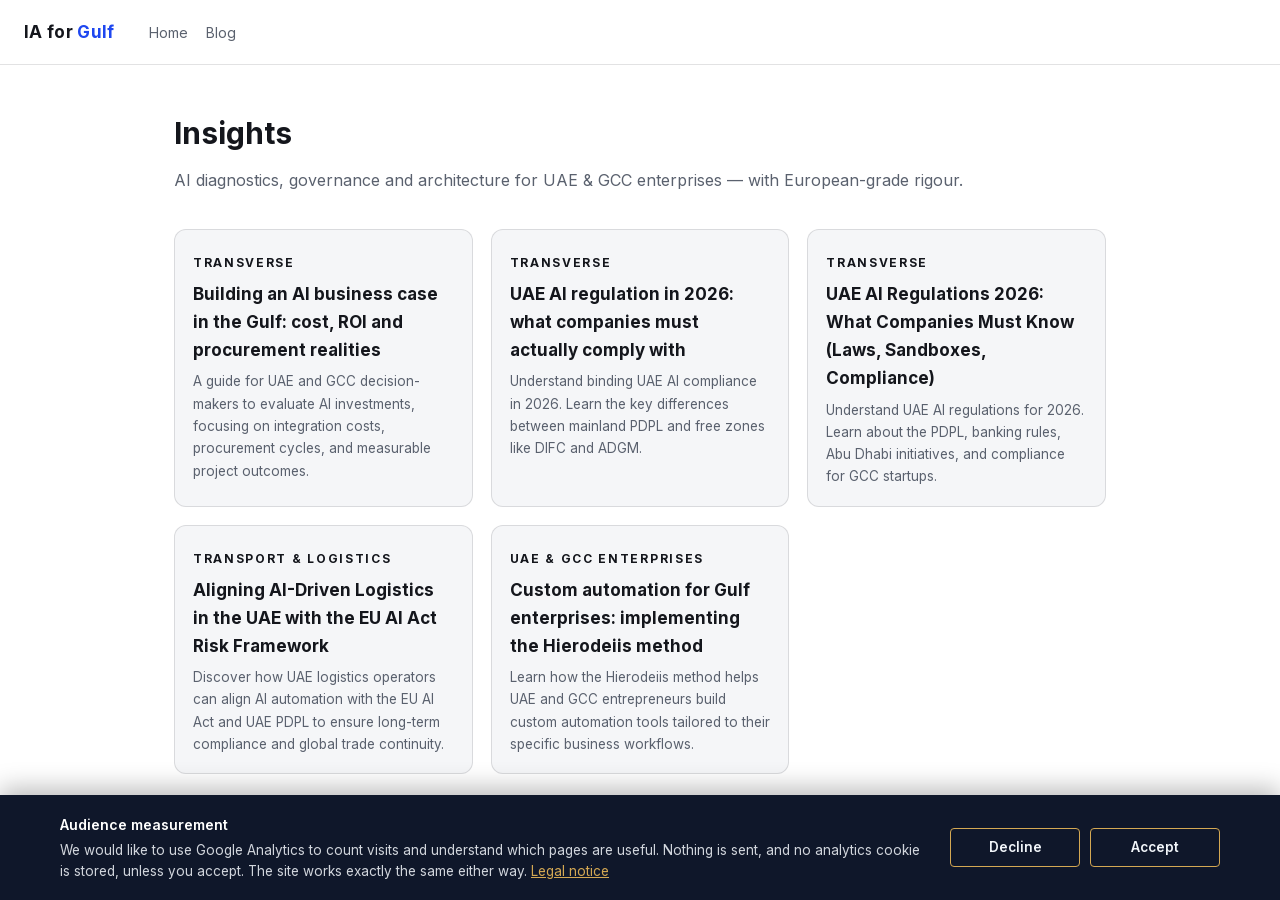
==== blog/index.html @ 84e351e0 "Blog index: Building an AI business case in the Gulf: cost, ROI and procurement realities" ====
<!DOCTYPE html>
<html lang="en">
<head>
  <meta charset="UTF-8">
  <meta name="viewport" content="width=device-width, initial-scale=1.0">
  <title>Blog — IA for Gulf · AI insights for UAE &amp; GCC leaders</title>
  <meta name="description" content="Practical guides on AI diagnostics, governance and architecture for UAE and GCC enterprises, with European-grade rigour.">
  <meta name="robots" content="index, follow, max-image-preview:large, max-snippet:-1">
  <link rel="canonical" href="https://iaforgulf.com/blog/">
  <meta property="og:type" content="website">
  <meta property="og:site_name" content="IA for Gulf">
  <meta property="og:locale" content="en_US">
  <meta property="og:url" content="https://iaforgulf.com/blog/">
  <meta property="og:title" content="Blog — IA for Gulf">
  <meta property="og:description" content="Practical guides on AI diagnostics, governance and architecture for UAE and GCC enterprises.">
  <meta property="og:image" content="https://iaforgulf.com/og-image.jpg">
  <link href="/fonts/blog.css" rel="stylesheet">
  <script type="application/ld+json">
  {"@context":"https://schema.org","@graph":[
   {"@type":"Organization","@id":"https://jaydenis.com/#organization","name":"JDENIS Consulting","alternateName":["IA for Gulf","J&DENIS Consulting"],"url":"https://jaydenis.com","logo":{"@type":"ImageObject","url":"https://iaforgulf.com/img/logo-iaforgulf-dark.png","width":600,"height":505},"sameAs":["https://www.linkedin.com/in/hierodeiis/","https://x.com/hierodeiis","https://iaforgulf.com/"]},
   {"@type":"Blog","@id":"https://iaforgulf.com/blog/#blog","url":"https://iaforgulf.com/blog/","name":"IA for Gulf Blog","inLanguage":"en",
    "description":"Practical guides on AI diagnostics, governance and architecture for UAE and GCC enterprises.",
    "publisher":{"@id":"https://jaydenis.com/#organization"}},
   {"@type":"BreadcrumbList","@id":"https://iaforgulf.com/blog/#breadcrumb","itemListElement":[
    {"@type":"ListItem","position":1,"name":"Home","item":"https://iaforgulf.com/"},
    {"@type":"ListItem","position":2,"name":"Insights"}]}
  ]}
  </script>
  <style>
    :root{--paper:#FFFFFF;--paper-2:#F5F6F8;--ink:#14161C;--ink-soft:#5A616E;--clay:#1E47F0;--spark:#AD8836;--line:rgba(20,22,28,.12)}
    *{box-sizing:border-box;margin:0;padding:0}
    body{background:var(--paper);color:var(--ink);font-family:Inter,sans-serif;line-height:1.65}
    header{padding:18px 24px;border-bottom:1px solid var(--line);display:flex;align-items:center;gap:16px}
    header a.logo{color:var(--ink);text-decoration:none;font-weight:700;font-size:17px;letter-spacing:.02em}
    header a.logo span{color:var(--clay)}
    header nav a{color:var(--ink-soft);text-decoration:none;margin-left:18px;font-size:14px}
    header nav a:hover{color:var(--ink)}
    .container{max-width:980px;margin:0 auto;padding:44px 24px}
    h1{font-size:30px;margin-bottom:8px}
    .sub{color:var(--ink-soft);margin-bottom:28px}
    .cards{display:grid;grid-template-columns:repeat(auto-fill,minmax(280px,1fr));gap:18px;padding-top:8px}
    .cards a.post-card{background:var(--paper-2);border:1px solid var(--line);border-radius:12px;padding:18px;text-decoration:none;color:var(--ink);display:block}
    .cards a.post-card:hover{border-color:var(--clay)}
    .cards h2{font-size:17px;margin:6px 0}
    .cards p{color:var(--ink-soft);font-size:13.5px}
    .cards .kicker{font-size:11px;letter-spacing:.14em;text-transform:uppercase;color:var(--spark);font-weight:700}
    footer{border-top:1px solid var(--line);padding:20px 24px;color:var(--ink-soft);font-size:13px;text-align:center}
  </style>
<!-- Audience measurement (Google Analytics): loaded only after explicit consent. See /consent.js -->
<script>window.jdAnalytics={"content_group":"blog","site_studio":"iaforgulf"};</script>
<script src="/consent.js" defer></script>
<!-- Intent-click measurement (contact, phone, e-mail, offers). Sending is conditioned on consent. See /cta.js -->
<script src="/cta.js" defer></script>
</head>
<body>
  <header>
    <a class="logo" href="/">IA for <span>Gulf</span></a>
    <nav><a href="/">Home</a><a href="/blog/" aria-current="page">Blog</a></nav>
  </header>
  <main class="container">
    <h1>Insights</h1>
    <p class="sub">AI diagnostics, governance and architecture for UAE &amp; GCC enterprises — with European-grade rigour.</p>
    <div class="cards">
<!-- STUDIO_CARDS -->
            <a class="post-card" href="/blog/building-an-ai-business-case-in-the-gulf-cost-roi-and-procurement-real.html">
                <div class="body">
                    <span class="kicker" style="font-size:12px;letter-spacing:0.14em;text-transform:uppercase;color:var(--color-accent);font-weight:700;">Transverse</span>
                    <h2>Building an AI business case in the Gulf: cost, ROI and procurement realities</h2>
                    <p>A guide for UAE and GCC decision-makers to evaluate AI investments, focusing on integration costs, procurement cycles, and measurable project outcomes.</p>
                </div>
            </a>

            <a class="post-card" href="/blog/uae-ai-regulation-in-2026-what-companies-must-actually-comply-with.html">
                <div class="body">
                    <span class="kicker" style="font-size:12px;letter-spacing:0.14em;text-transform:uppercase;color:var(--color-accent);font-weight:700;">Transverse</span>
                    <h2>UAE AI regulation in 2026: what companies must actually comply with</h2>
                    <p>Understand binding UAE AI compliance in 2026. Learn the key differences between mainland PDPL and free zones like DIFC and ADGM.</p>
                </div>
            </a>

            <a class="post-card" href="/blog/uae-ai-regulations-2026-what-companies-must-know-laws-sandboxes-compli.html">
                <div class="body">
                    <span class="kicker" style="font-size:12px;letter-spacing:0.14em;text-transform:uppercase;color:var(--color-accent);font-weight:700;">Transverse</span>
                    <h2>UAE AI Regulations 2026: What Companies Must Know (Laws, Sandboxes, Compliance)</h2>
                    <p>Understand UAE AI regulations for 2026. Learn about the PDPL, banking rules, Abu Dhabi initiatives, and compliance for GCC startups.</p>
                </div>
            </a>

            <a class="post-card" href="/blog/aligning-ai-driven-logistics-in-the-uae-with-the-eu-ai-act-risk-framew.html">
                <div class="body">
                    <span class="kicker" style="font-size:12px;letter-spacing:0.14em;text-transform:uppercase;color:var(--color-accent);font-weight:700;">Transport &amp; logistics</span>
                    <h2>Aligning AI-Driven Logistics in the UAE with the EU AI Act Risk Framework</h2>
                    <p>Discover how UAE logistics operators can align AI automation with the EU AI Act and UAE PDPL to ensure long-term compliance and global trade continuity.</p>
                </div>
            </a>

            <a class="post-card" href="/blog/custom-automation-for-gulf-enterprises-implementing-the-hierodeiis-met.html">
                <div class="body">
                    <span class="kicker" style="font-size:12px;letter-spacing:0.14em;text-transform:uppercase;color:var(--color-accent);font-weight:700;">UAE &amp; GCC enterprises</span>
                    <h2>Custom automation for Gulf enterprises: implementing the Hierodeiis method</h2>
                    <p>Learn how the Hierodeiis method helps UAE and GCC entrepreneurs build custom automation tools tailored to their specific business workflows.</p>
                </div>
            </a>

    </div>
  </main>
  <footer>© IA for Gulf — Jérôme Denis · <a href="/legal-notice.html" style="color:var(--ink-soft)">Legal notice</a></footer>
</body>
</html>
---- fonts/blog.css ----
/* cyrillic-ext */
@font-face {
  font-family: 'Inter';
  font-style: normal;
  font-weight: 400;
  font-display: swap;
  src: url(/fonts/files/UcC73FwrK3iLTeHuS_nVMrMxCp50SjIa2JL7W0Q5n-wU.woff2) format('woff2');
  unicode-range: U+0460-052F, U+1C80-1C8A, U+20B4, U+2DE0-2DFF, U+A640-A69F, U+FE2E-FE2F;
}
/* cyrillic */
@font-face {
  font-family: 'Inter';
  font-style: normal;
  font-weight: 400;
  font-display: swap;
  src: url(/fonts/files/UcC73FwrK3iLTeHuS_nVMrMxCp50SjIa0ZL7W0Q5n-wU.woff2) format('woff2');
  unicode-range: U+0301, U+0400-045F, U+0490-0491, U+04B0-04B1, U+2116;
}
/* greek-ext */
@font-face {
  font-family: 'Inter';
  font-style: normal;
  font-weight: 400;
  font-display: swap;
  src: url(/fonts/files/UcC73FwrK3iLTeHuS_nVMrMxCp50SjIa2ZL7W0Q5n-wU.woff2) format('woff2');
  unicode-range: U+1F00-1FFF;
}
/* greek */
@font-face {
  font-family: 'Inter';
  font-style: normal;
  font-weight: 400;
  font-display: swap;
  src: url(/fonts/files/UcC73FwrK3iLTeHuS_nVMrMxCp50SjIa1pL7W0Q5n-wU.woff2) format('woff2');
  unicode-range: U+0370-0377, U+037A-037F, U+0384-038A, U+038C, U+038E-03A1, U+03A3-03FF;
}
/* vietnamese */
@font-face {
  font-family: 'Inter';
  font-style: normal;
  font-weight: 400;
  font-display: swap;
  src: url(/fonts/files/UcC73FwrK3iLTeHuS_nVMrMxCp50SjIa2pL7W0Q5n-wU.woff2) format('woff2');
  unicode-range: U+0102-0103, U+0110-0111, U+0128-0129, U+0168-0169, U+01A0-01A1, U+01AF-01B0, U+0300-0301, U+0303-0304, U+0308-0309, U+0323, U+0329, U+1EA0-1EF9, U+20AB;
}
/* latin-ext */
@font-face {
  font-family: 'Inter';
  font-style: normal;
  font-weight: 400;
  font-display: swap;
  src: url(/fonts/files/UcC73FwrK3iLTeHuS_nVMrMxCp50SjIa25L7W0Q5n-wU.woff2) format('woff2');
  unicode-range: U+0100-02BA, U+02BD-02C5, U+02C7-02CC, U+02CE-02D7, U+02DD-02FF, U+0304, U+0308, U+0329, U+1D00-1DBF, U+1E00-1E9F, U+1EF2-1EFF, U+2020, U+20A0-20AB, U+20AD-20C0, U+2113, U+2C60-2C7F, U+A720-A7FF;
}
/* latin */
@font-face {
  font-family: 'Inter';
  font-style: normal;
  font-weight: 400;
  font-display: swap;
  src: url(/fonts/files/UcC73FwrK3iLTeHuS_nVMrMxCp50SjIa1ZL7W0Q5nw.woff2) format('woff2');
  unicode-range: U+0000-00FF, U+0131, U+0152-0153, U+02BB-02BC, U+02C6, U+02DA, U+02DC, U+0304, U+0308, U+0329, U+2000-206F, U+20AC, U+2122, U+2191, U+2193, U+2212, U+2215, U+FEFF, U+FFFD;
}
/* cyrillic-ext */
@font-face {
  font-family: 'Inter';
  font-style: normal;
  font-weight: 500;
  font-display: swap;
  src: url(/fonts/files/UcC73FwrK3iLTeHuS_nVMrMxCp50SjIa2JL7W0Q5n-wU.woff2) format('woff2');
  unicode-range: U+0460-052F, U+1C80-1C8A, U+20B4, U+2DE0-2DFF, U+A640-A69F, U+FE2E-FE2F;
}
/* cyrillic */
@font-face {
  font-family: 'Inter';
  font-style: normal;
  font-weight: 500;
  font-display: swap;
  src: url(/fonts/files/UcC73FwrK3iLTeHuS_nVMrMxCp50SjIa0ZL7W0Q5n-wU.woff2) format('woff2');
  unicode-range: U+0301, U+0400-045F, U+0490-0491, U+04B0-04B1, U+2116;
}
/* greek-ext */
@font-face {
  font-family: 'Inter';
  font-style: normal;
  font-weight: 500;
  font-display: swap;
  src: url(/fonts/files/UcC73FwrK3iLTeHuS_nVMrMxCp50SjIa2ZL7W0Q5n-wU.woff2) format('woff2');
  unicode-range: U+1F00-1FFF;
}
/* greek */
@font-face {
  font-family: 'Inter';
  font-style: normal;
  font-weight: 500;
  font-display: swap;
  src: url(/fonts/files/UcC73FwrK3iLTeHuS_nVMrMxCp50SjIa1pL7W0Q5n-wU.woff2) format('woff2');
  unicode-range: U+0370-0377, U+037A-037F, U+0384-038A, U+038C, U+038E-03A1, U+03A3-03FF;
}
/* vietnamese */
@font-face {
  font-family: 'Inter';
  font-style: normal;
  font-weight: 500;
  font-display: swap;
  src: url(/fonts/files/UcC73FwrK3iLTeHuS_nVMrMxCp50SjIa2pL7W0Q5n-wU.woff2) format('woff2');
  unicode-range: U+0102-0103, U+0110-0111, U+0128-0129, U+0168-0169, U+01A0-01A1, U+01AF-01B0, U+0300-0301, U+0303-0304, U+0308-0309, U+0323, U+0329, U+1EA0-1EF9, U+20AB;
}
/* latin-ext */
@font-face {
  font-family: 'Inter';
  font-style: normal;
  font-weight: 500;
  font-display: swap;
  src: url(/fonts/files/UcC73FwrK3iLTeHuS_nVMrMxCp50SjIa25L7W0Q5n-wU.woff2) format('woff2');
  unicode-range: U+0100-02BA, U+02BD-02C5, U+02C7-02CC, U+02CE-02D7, U+02DD-02FF, U+0304, U+0308, U+0329, U+1D00-1DBF, U+1E00-1E9F, U+1EF2-1EFF, U+2020, U+20A0-20AB, U+20AD-20C0, U+2113, U+2C60-2C7F, U+A720-A7FF;
}
/* latin */
@font-face {
  font-family: 'Inter';
  font-style: normal;
  font-weight: 500;
  font-display: swap;
  src: url(/fonts/files/UcC73FwrK3iLTeHuS_nVMrMxCp50SjIa1ZL7W0Q5nw.woff2) format('woff2');
  unicode-range: U+0000-00FF, U+0131, U+0152-0153, U+02BB-02BC, U+02C6, U+02DA, U+02DC, U+0304, U+0308, U+0329, U+2000-206F, U+20AC, U+2122, U+2191, U+2193, U+2212, U+2215, U+FEFF, U+FFFD;
}
/* cyrillic-ext */
@font-face {
  font-family: 'Inter';
  font-style: normal;
  font-weight: 600;
  font-display: swap;
  src: url(/fonts/files/UcC73FwrK3iLTeHuS_nVMrMxCp50SjIa2JL7W0Q5n-wU.woff2) format('woff2');
  unicode-range: U+0460-052F, U+1C80-1C8A, U+20B4, U+2DE0-2DFF, U+A640-A69F, U+FE2E-FE2F;
}
/* cyrillic */
@font-face {
  font-family: 'Inter';
  font-style: normal;
  font-weight: 600;
  font-display: swap;
  src: url(/fonts/files/UcC73FwrK3iLTeHuS_nVMrMxCp50SjIa0ZL7W0Q5n-wU.woff2) format('woff2');
  unicode-range: U+0301, U+0400-045F, U+0490-0491, U+04B0-04B1, U+2116;
}
/* greek-ext */
@font-face {
  font-family: 'Inter';
  font-style: normal;
  font-weight: 600;
  font-display: swap;
  src: url(/fonts/files/UcC73FwrK3iLTeHuS_nVMrMxCp50SjIa2ZL7W0Q5n-wU.woff2) format('woff2');
  unicode-range: U+1F00-1FFF;
}
/* greek */
@font-face {
  font-family: 'Inter';
  font-style: normal;
  font-weight: 600;
  font-display: swap;
  src: url(/fonts/files/UcC73FwrK3iLTeHuS_nVMrMxCp50SjIa1pL7W0Q5n-wU.woff2) format('woff2');
  unicode-range: U+0370-0377, U+037A-037F, U+0384-038A, U+038C, U+038E-03A1, U+03A3-03FF;
}
/* vietnamese */
@font-face {
  font-family: 'Inter';
  font-style: normal;
  font-weight: 600;
  font-display: swap;
  src: url(/fonts/files/UcC73FwrK3iLTeHuS_nVMrMxCp50SjIa2pL7W0Q5n-wU.woff2) format('woff2');
  unicode-range: U+0102-0103, U+0110-0111, U+0128-0129, U+0168-0169, U+01A0-01A1, U+01AF-01B0, U+0300-0301, U+0303-0304, U+0308-0309, U+0323, U+0329, U+1EA0-1EF9, U+20AB;
}
/* latin-ext */
@font-face {
  font-family: 'Inter';
  font-style: normal;
  font-weight: 600;
  font-display: swap;
  src: url(/fonts/files/UcC73FwrK3iLTeHuS_nVMrMxCp50SjIa25L7W0Q5n-wU.woff2) format('woff2');
  unicode-range: U+0100-02BA, U+02BD-02C5, U+02C7-02CC, U+02CE-02D7, U+02DD-02FF, U+0304, U+0308, U+0329, U+1D00-1DBF, U+1E00-1E9F, U+1EF2-1EFF, U+2020, U+20A0-20AB, U+20AD-20C0, U+2113, U+2C60-2C7F, U+A720-A7FF;
}
/* latin */
@font-face {
  font-family: 'Inter';
  font-style: normal;
  font-weight: 600;
  font-display: swap;
  src: url(/fonts/files/UcC73FwrK3iLTeHuS_nVMrMxCp50SjIa1ZL7W0Q5nw.woff2) format('woff2');
  unicode-range: U+0000-00FF, U+0131, U+0152-0153, U+02BB-02BC, U+02C6, U+02DA, U+02DC, U+0304, U+0308, U+0329, U+2000-206F, U+20AC, U+2122, U+2191, U+2193, U+2212, U+2215, U+FEFF, U+FFFD;
}
/* cyrillic-ext */
@font-face {
  font-family: 'Inter';
  font-style: normal;
  font-weight: 700;
  font-display: swap;
  src: url(/fonts/files/UcC73FwrK3iLTeHuS_nVMrMxCp50SjIa2JL7W0Q5n-wU.woff2) format('woff2');
  unicode-range: U+0460-052F, U+1C80-1C8A, U+20B4, U+2DE0-2DFF, U+A640-A69F, U+FE2E-FE2F;
}
/* cyrillic */
@font-face {
  font-family: 'Inter';
  font-style: normal;
  font-weight: 700;
  font-display: swap;
  src: url(/fonts/files/UcC73FwrK3iLTeHuS_nVMrMxCp50SjIa0ZL7W0Q5n-wU.woff2) format('woff2');
  unicode-range: U+0301, U+0400-045F, U+0490-0491, U+04B0-04B1, U+2116;
}
/* greek-ext */
@font-face {
  font-family: 'Inter';
  font-style: normal;
  font-weight: 700;
  font-display: swap;
  src: url(/fonts/files/UcC73FwrK3iLTeHuS_nVMrMxCp50SjIa2ZL7W0Q5n-wU.woff2) format('woff2');
  unicode-range: U+1F00-1FFF;
}
/* greek */
@font-face {
  font-family: 'Inter';
  font-style: normal;
  font-weight: 700;
  font-display: swap;
  src: url(/fonts/files/UcC73FwrK3iLTeHuS_nVMrMxCp50SjIa1pL7W0Q5n-wU.woff2) format('woff2');
  unicode-range: U+0370-0377, U+037A-037F, U+0384-038A, U+038C, U+038E-03A1, U+03A3-03FF;
}
/* vietnamese */
@font-face {
  font-family: 'Inter';
  font-style: normal;
  font-weight: 700;
  font-display: swap;
  src: url(/fonts/files/UcC73FwrK3iLTeHuS_nVMrMxCp50SjIa2pL7W0Q5n-wU.woff2) format('woff2');
  unicode-range: U+0102-0103, U+0110-0111, U+0128-0129, U+0168-0169, U+01A0-01A1, U+01AF-01B0, U+0300-0301, U+0303-0304, U+0308-0309, U+0323, U+0329, U+1EA0-1EF9, U+20AB;
}
/* latin-ext */
@font-face {
  font-family: 'Inter';
  font-style: normal;
  font-weight: 700;
  font-display: swap;
  src: url(/fonts/files/UcC73FwrK3iLTeHuS_nVMrMxCp50SjIa25L7W0Q5n-wU.woff2) format('woff2');
  unicode-range: U+0100-02BA, U+02BD-02C5, U+02C7-02CC, U+02CE-02D7, U+02DD-02FF, U+0304, U+0308, U+0329, U+1D00-1DBF, U+1E00-1E9F, U+1EF2-1EFF, U+2020, U+20A0-20AB, U+20AD-20C0, U+2113, U+2C60-2C7F, U+A720-A7FF;
}
/* latin */
@font-face {
  font-family: 'Inter';
  font-style: normal;
  font-weight: 700;
  font-display: swap;
  src: url(/fonts/files/UcC73FwrK3iLTeHuS_nVMrMxCp50SjIa1ZL7W0Q5nw.woff2) format('woff2');
  unicode-range: U+0000-00FF, U+0131, U+0152-0153, U+02BB-02BC, U+02C6, U+02DA, U+02DC, U+0304, U+0308, U+0329, U+2000-206F, U+20AC, U+2122, U+2191, U+2193, U+2212, U+2215, U+FEFF, U+FFFD;
}
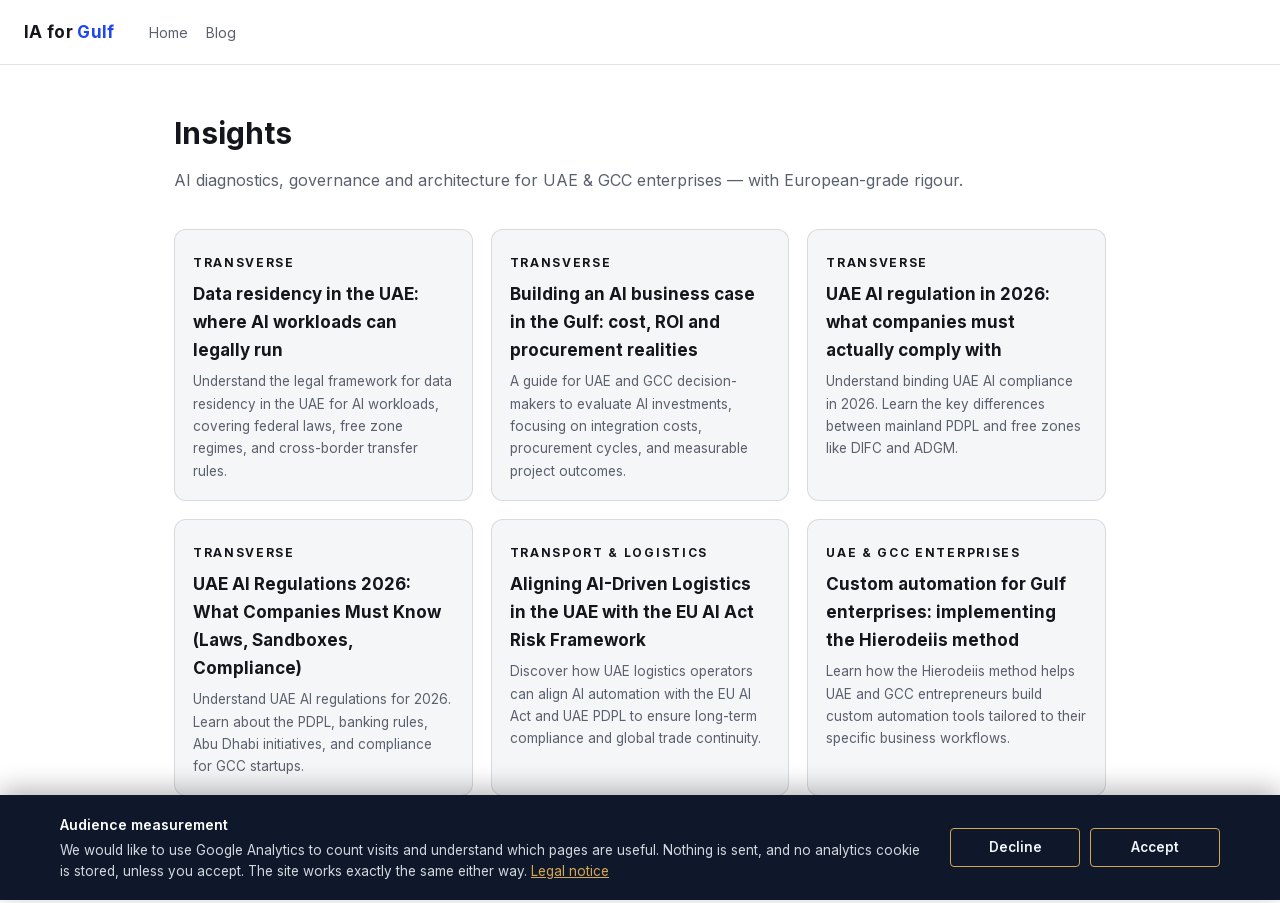
==== commit d6bf5138: "Blog index: Data residency in the UAE: where AI workloads can legally run" ====
--- a/blog/index.html
+++ b/blog/index.html
@@ -62,6 +62,14 @@
     <p class="sub">AI diagnostics, governance and architecture for UAE &amp; GCC enterprises — with European-grade rigour.</p>
     <div class="cards">
 <!-- STUDIO_CARDS -->
+            <a class="post-card" href="/blog/data-residency-in-the-uae-where-ai-workloads-can-legally-run.html">
+                <div class="body">
+                    <span class="kicker" style="font-size:12px;letter-spacing:0.14em;text-transform:uppercase;color:var(--color-accent);font-weight:700;">Transverse</span>
+                    <h2>Data residency in the UAE: where AI workloads can legally run</h2>
+                    <p>Understand the legal framework for data residency in the UAE for AI workloads, covering federal laws, free zone regimes, and cross-border transfer rules.</p>
+                </div>
+            </a>
+
             <a class="post-card" href="/blog/building-an-ai-business-case-in-the-gulf-cost-roi-and-procurement-real.html">
                 <div class="body">
                     <span class="kicker" style="font-size:12px;letter-spacing:0.14em;text-transform:uppercase;color:var(--color-accent);font-weight:700;">Transverse</span>
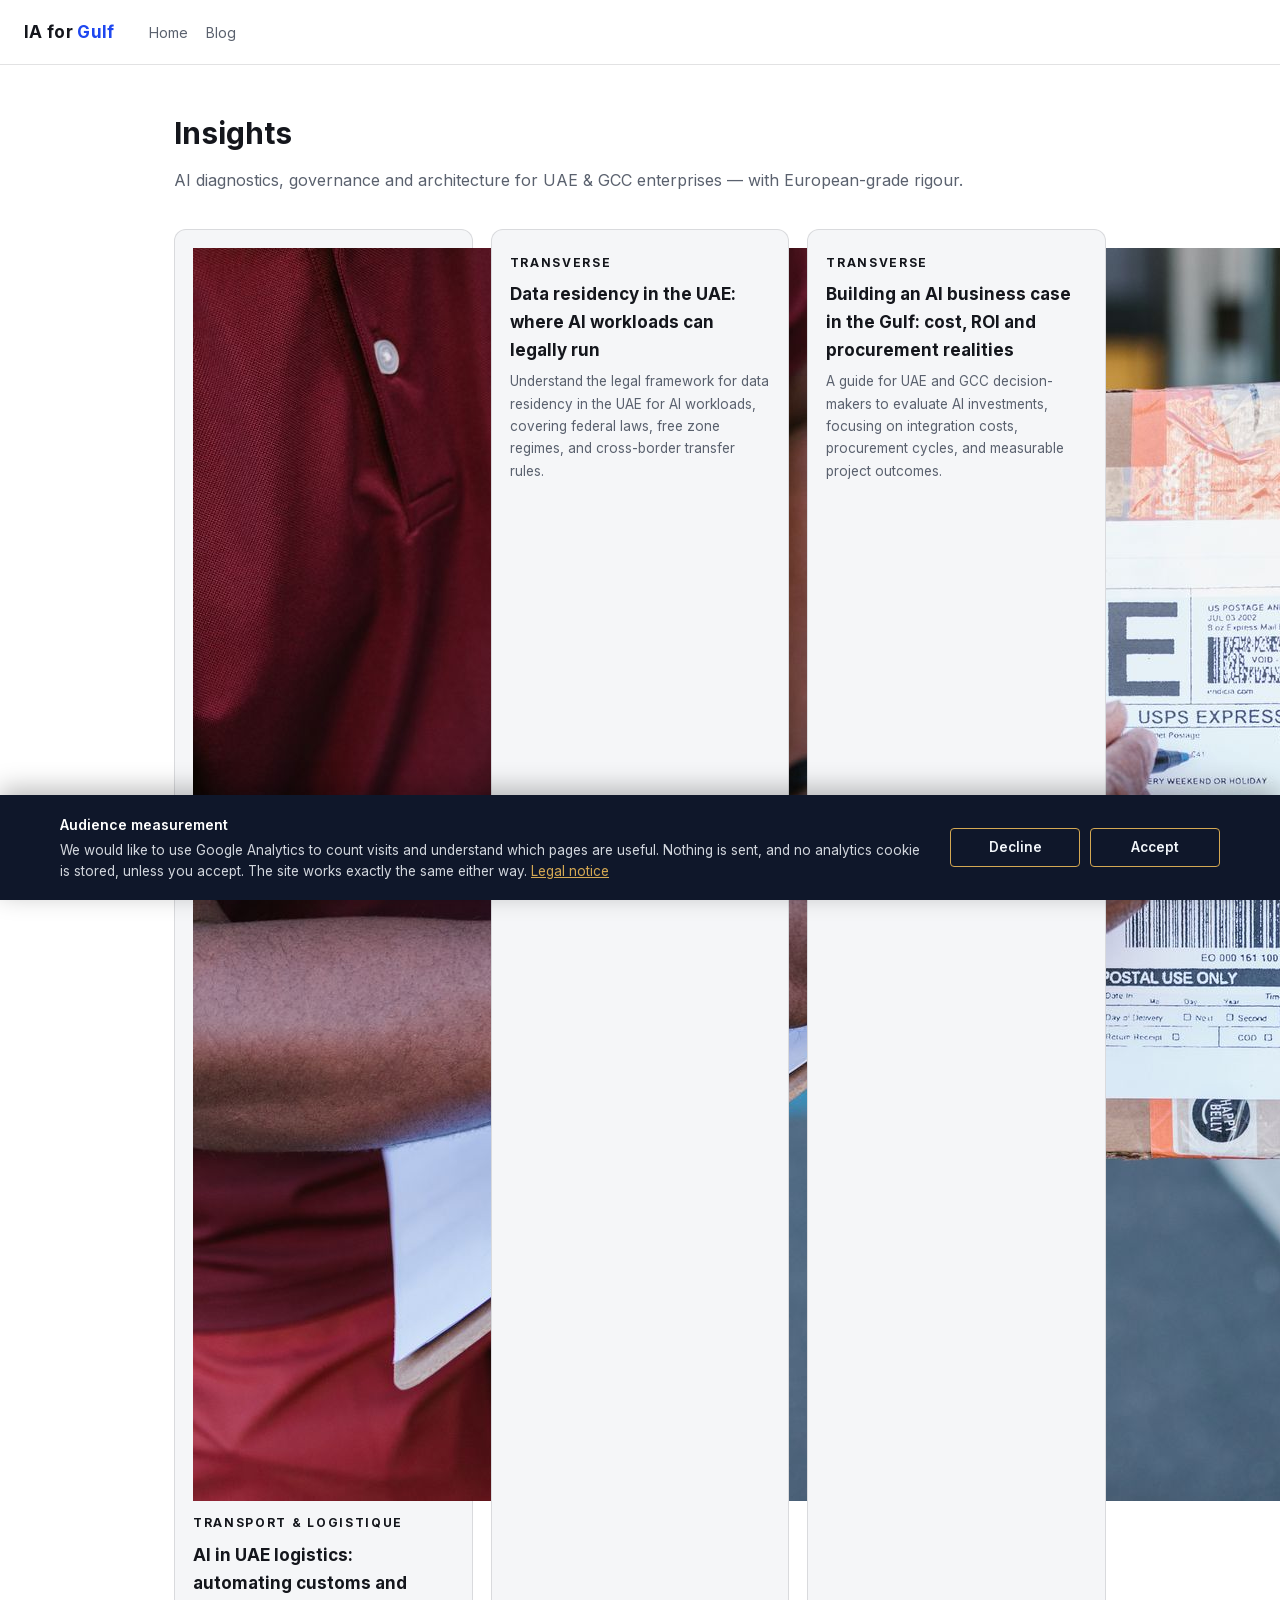
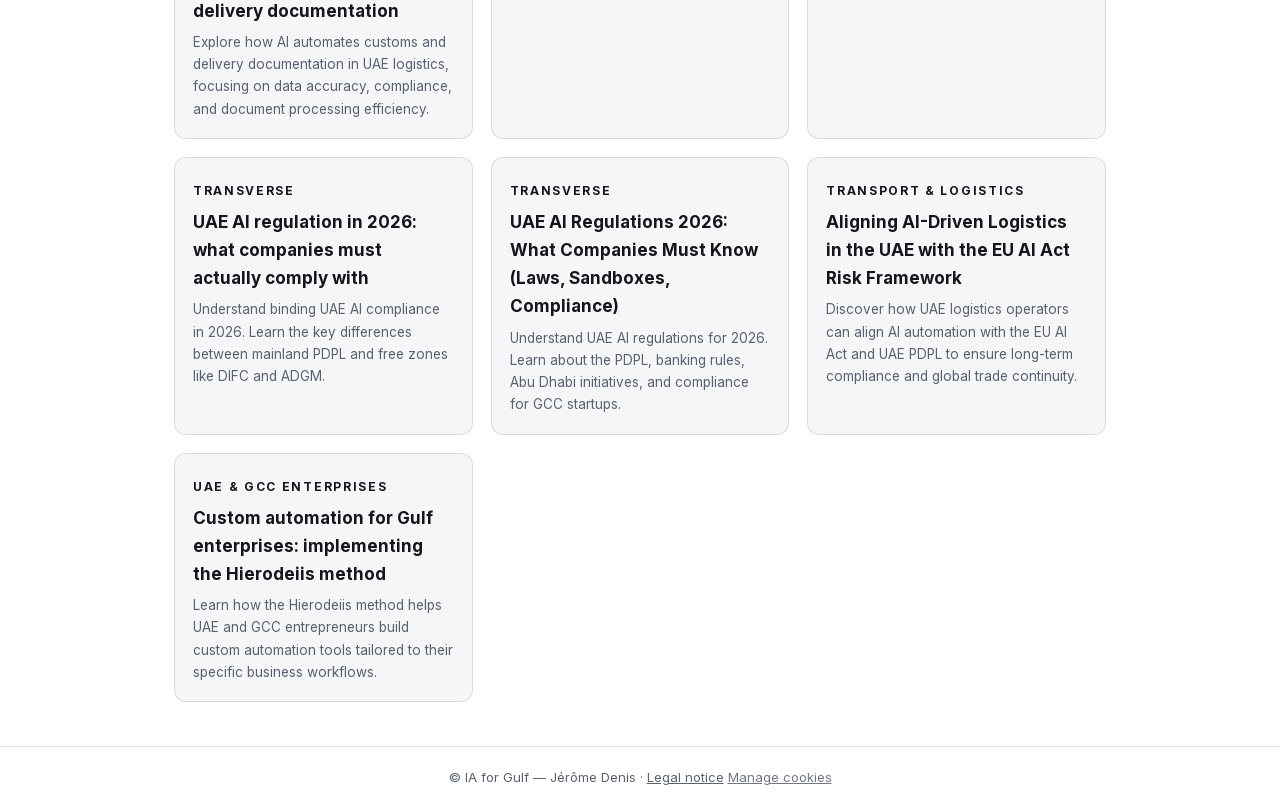
==== commit 71e91e33: "Blog index: AI in UAE logistics: automating customs and delivery documentation" ====
--- a/blog/index.html
+++ b/blog/index.html
@@ -62,6 +62,15 @@
     <p class="sub">AI diagnostics, governance and architecture for UAE &amp; GCC enterprises — with European-grade rigour.</p>
     <div class="cards">
 <!-- STUDIO_CARDS -->
+            <a class="post-card" href="/blog/ai-in-uae-logistics-automating-customs-and-delivery-documentation.html">
+                <img src="/img/blog/ai-in-uae-logistics-automating-customs-and-delivery-documentation.jpg" alt="AI in UAE logistics: automating customs and delivery documentation" loading="lazy">
+                <div class="body">
+                    <span class="kicker" style="font-size:12px;letter-spacing:0.14em;text-transform:uppercase;color:var(--color-accent);font-weight:700;">Transport &amp; logistique</span>
+                    <h2>AI in UAE logistics: automating customs and delivery documentation</h2>
+                    <p>Explore how AI automates customs and delivery documentation in UAE logistics, focusing on data accuracy, compliance, and document processing efficiency.</p>
+                </div>
+            </a>
+
             <a class="post-card" href="/blog/data-residency-in-the-uae-where-ai-workloads-can-legally-run.html">
                 <div class="body">
                     <span class="kicker" style="font-size:12px;letter-spacing:0.14em;text-transform:uppercase;color:var(--color-accent);font-weight:700;">Transverse</span>
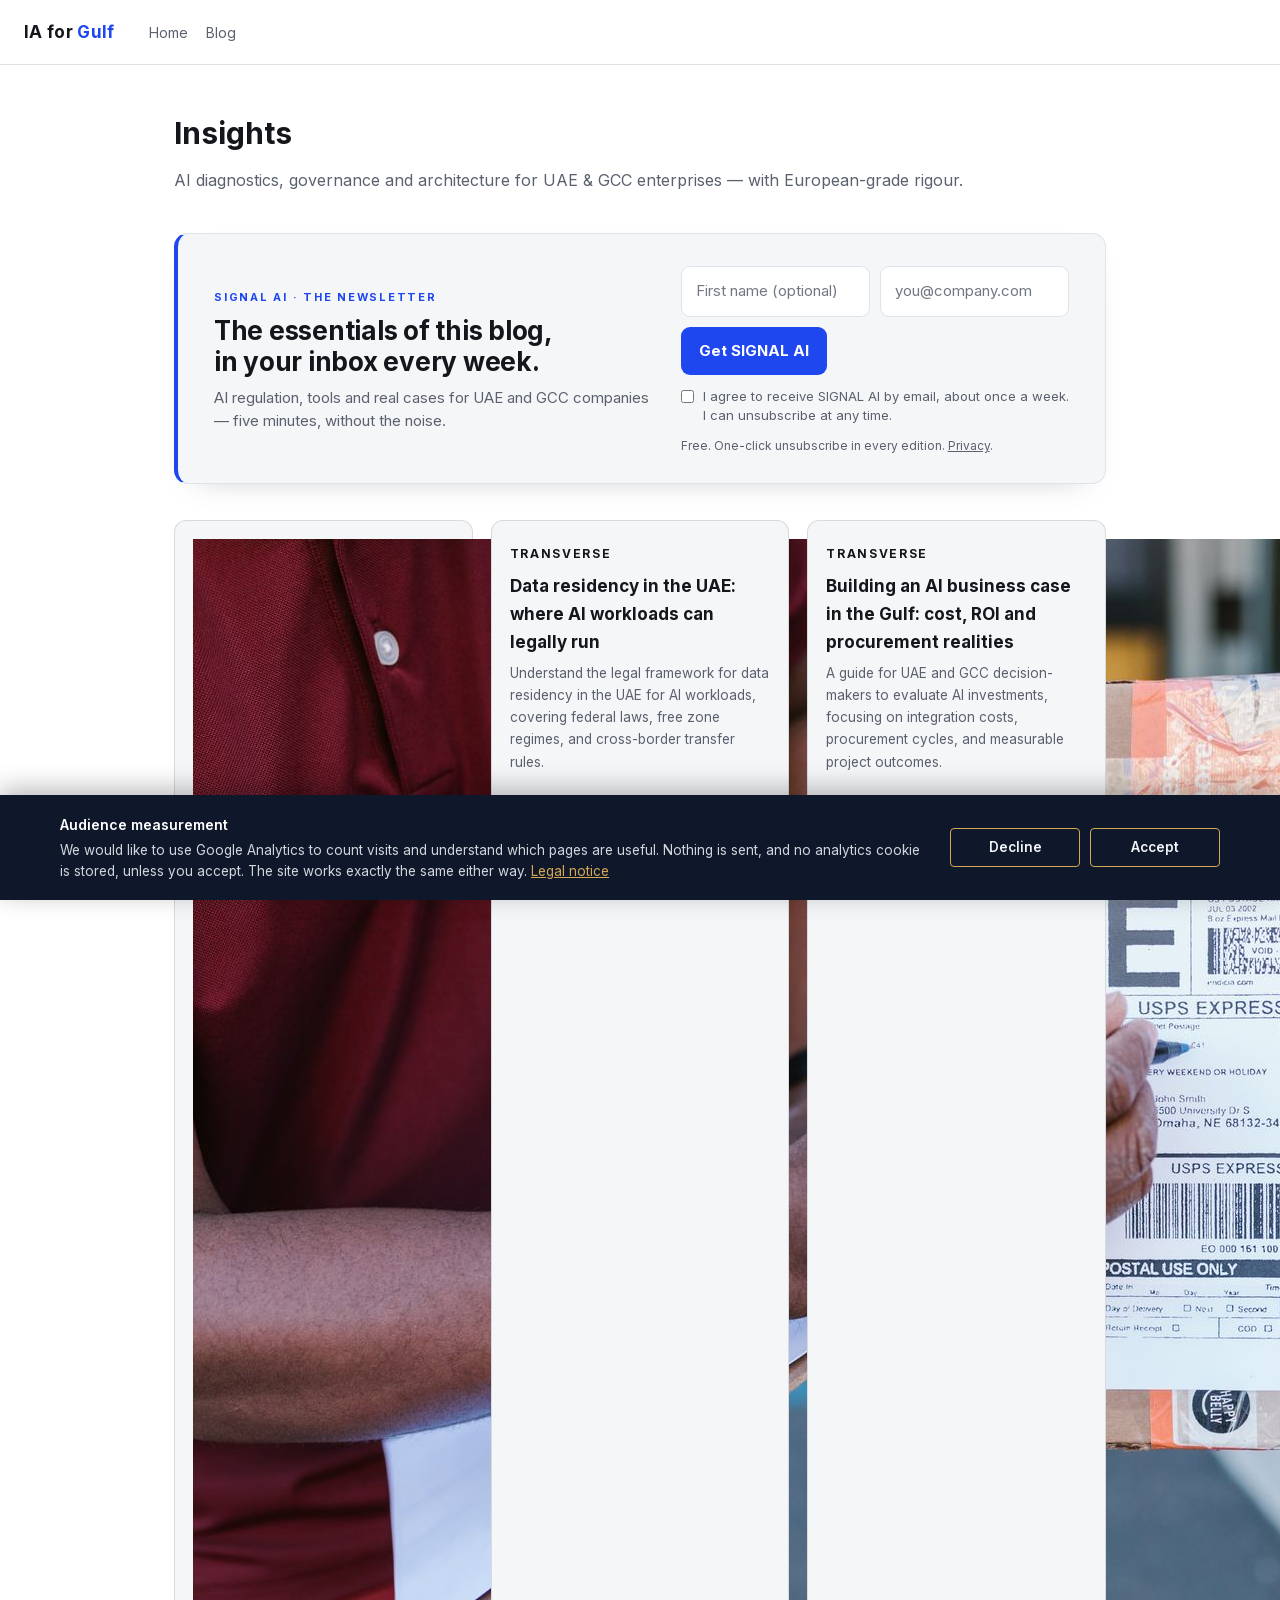
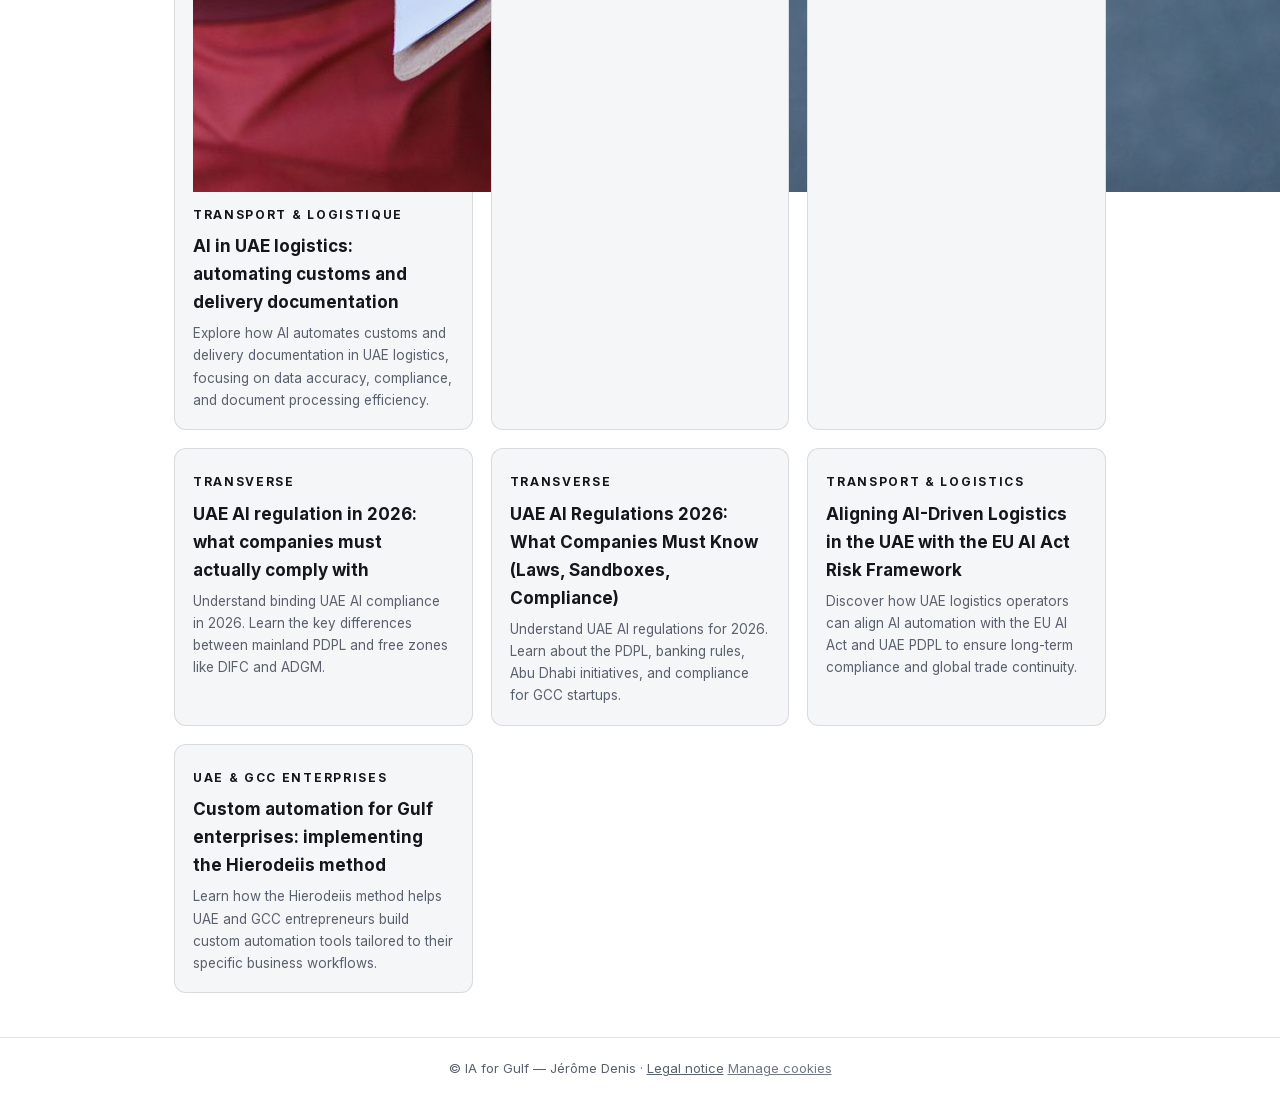
==== commit ded4672e: "Newsletter : encart SIGNAL AI en tête de l'index du blog Co-Authored-By: Claude Opus 4.8 <noreply@an" ====
--- a/blog/index.html
+++ b/blog/index.html
@@ -60,6 +60,67 @@
   <main class="container">
     <h1>Insights</h1>
     <p class="sub">AI diagnostics, governance and architecture for UAE &amp; GCC enterprises — with European-grade rigour.</p>
+
+<!-- SIGNAL IA — encart newsletter (CTA secondaire ; opt-in explicite, jeton anti-spam délivré par le service) -->
+<style>
+.sig-band{--sig-bg:#F5F6F8;--sig-fg:#14161C;--sig-muted:#5A616E;--sig-line:#dfe3ea;--sig-accent:#1E47F0;--sig-accent-fg:#ffffff;--sig-field:#ffffff;box-sizing:border-box;margin:40px auto 28px;width:100%;background:var(--sig-bg);color:var(--sig-fg);border:1px solid var(--sig-line);border-left:4px solid var(--sig-accent);border-radius:14px;padding:32px 36px 28px;font-family:'Inter',system-ui,sans-serif;box-shadow:0 12px 32px -24px rgba(0,0,0,.35);text-align:left}
+.sig-band *{box-sizing:border-box}
+.sig-inner{display:grid;gap:20px;grid-template-columns:1.15fr 1fr;align-items:center}
+@media (max-width:760px){.sig-inner{grid-template-columns:1fr}}
+.sig-kicker{font-size:11px;letter-spacing:.16em;text-transform:uppercase;font-weight:700;color:var(--sig-accent);margin:0 0 8px}
+.sig-title{font-family:'Inter',system-ui,sans-serif;font-size:clamp(20px,2.4vw,26px);line-height:1.22;margin:0 0 8px;letter-spacing:-.01em;color:var(--sig-fg);text-wrap:balance}
+.sig-sub{margin:0;font-size:15px;line-height:1.55;color:var(--sig-muted)}
+.sig-form{margin:0}
+.sig-row{display:flex;gap:10px;flex-wrap:wrap}
+.sig-row input{flex:1 1 150px;min-width:0;padding:12px 14px;border:1px solid var(--sig-line);border-radius:9px;background:var(--sig-field);color:var(--sig-fg);font:inherit;font-size:15px}
+.sig-row input::placeholder{color:var(--sig-muted);opacity:.85}
+.sig-row input:focus{outline:2px solid var(--sig-accent);outline-offset:1px}
+.sig-btn{flex:0 0 auto;padding:12px 18px;border:0;border-radius:9px;background:var(--sig-accent);color:var(--sig-accent-fg);font:inherit;font-weight:700;font-size:15px;cursor:pointer;transition:filter .15s}
+.sig-btn:hover{filter:brightness(1.07)} .sig-btn[disabled]{opacity:.6;cursor:wait}
+.sig-consent{display:flex;gap:9px;align-items:flex-start;margin:12px 0 0;font-size:13px;line-height:1.45;color:var(--sig-muted);cursor:pointer}
+.sig-consent input{margin:3px 0 0;flex:none;accent-color:var(--sig-accent)}
+.sig-hp{position:absolute;left:-9999px;width:1px;height:1px;opacity:0}
+.sig-status{display:none;margin:10px 0 0;padding:9px 12px;border-radius:8px;font-size:14px}
+.sig-status.is-ok{display:block;background:rgba(46,125,50,.12);color:"You're in. Thank you!"} .sig-status.is-err{display:block;background:rgba(179,38,30,.12);color:"Something went wrong. Please try again."}
+.sig-fine{margin:12px 0 0;font-size:12px;line-height:1.5;color:var(--sig-muted)} .sig-fine a{color:inherit;text-decoration:underline}
+</style>
+<section class="sig-band sig-band--iaforgulf" aria-labelledby="sig-title">
+  <div class="sig-inner">
+    <div class="sig-copy">
+      <p class="sig-kicker">SIGNAL AI · the newsletter</p>
+      <h2 class="sig-title" id="sig-title">The essentials of this blog, in your inbox every week.</h2>
+      <p class="sig-sub">AI regulation, tools and real cases for UAE and GCC companies — five minutes, without the noise.</p>
+    </div>
+    <form id="sig-form" class="sig-form" action="https://script.google.com/macros/s/AKfycbydeEop5VmpXgzPycq8EVz4LK7-cg70JUIt27fJ0Yqemn1jJQ3Ae74MYQPQE8TUrElu4w/exec" method="post" target="sig-frame">
+      <div class="sig-row">
+        <input name="first_name" type="text" maxlength="80" autocomplete="given-name" placeholder="First name (optional)" aria-label="First name (optional)">
+        <input name="email" type="email" maxlength="254" autocomplete="email" inputmode="email" placeholder="you@company.com" aria-label="E-mail" required>
+        <button class="sig-btn" type="submit">Get SIGNAL AI</button>
+      </div>
+      <label class="sig-consent"><input type="checkbox" name="consent" value="yes" required> <span>I agree to receive SIGNAL AI by email, about once a week. I can unsubscribe at any time.</span></label>
+      <input class="sig-hp" name="website" type="text" tabindex="-1" autocomplete="off" aria-hidden="true">
+      <input type="hidden" name="utm_source" value="iaforgulf">
+      <input type="hidden" name="utm_medium" value="encart">
+      <input type="hidden" name="utm_campaign" value="signal_ia_encart">
+      <input type="hidden" name="utm_content" value="blog-en">
+      <input type="hidden" name="page_url" id="sig-page-url" value="">
+      <input type="hidden" name="form_token" id="sig-token" value="">
+      <p class="sig-status" id="sig-status" role="status" aria-live="polite"></p>
+      <p class="sig-fine">Free. One-click unsubscribe in every edition. <a href="/legal-notice.html">Privacy</a>.</p>
+    </form>
+    <iframe name="sig-frame" title="Signup confirmation" hidden style="display:none;width:0;height:0;border:0"></iframe>
+  </div>
+</section>
+<script>
+(function(){var f=document.getElementById('sig-form');if(!f)return;var st=document.getElementById('sig-status'),btn=f.querySelector('.sig-btn'),lbl=btn.textContent,t;
+document.getElementById('sig-page-url').value=String(window.location.href).slice(0,500);
+try{fetch(f.getAttribute('action')+'?action=token',{redirect:'follow',credentials:'omit'}).then(function(r){return r.json()}).then(function(d){if(d&&d.token){document.getElementById('sig-token').value=d.token}}).catch(function(){})}catch(e){}
+function done(ok,m){window.clearTimeout(t);st.className='sig-status '+(ok?'is-ok':'is-err');st.textContent=m;btn.disabled=false;btn.textContent=lbl;if(ok){f.reset()}}
+f.addEventListener('submit',function(){f.querySelector('[name="website"]').value='';st.className='sig-status';st.textContent='';btn.disabled=true;btn.textContent="Signing you up…";t=window.setTimeout(function(){done(false,"This is taking longer than expected. Check your connection and try again.")},15000)});
+window.addEventListener('message',function(e){var d=e.data||{};if(d.type!=='signal-ia-signup')return;done(!!d.ok,d.message||(d.ok?"You're in. Thank you!":"Something went wrong. Please try again."))});
+})();
+</script>
+
     <div class="cards">
 <!-- STUDIO_CARDS -->
             <a class="post-card" href="/blog/ai-in-uae-logistics-automating-customs-and-delivery-documentation.html">
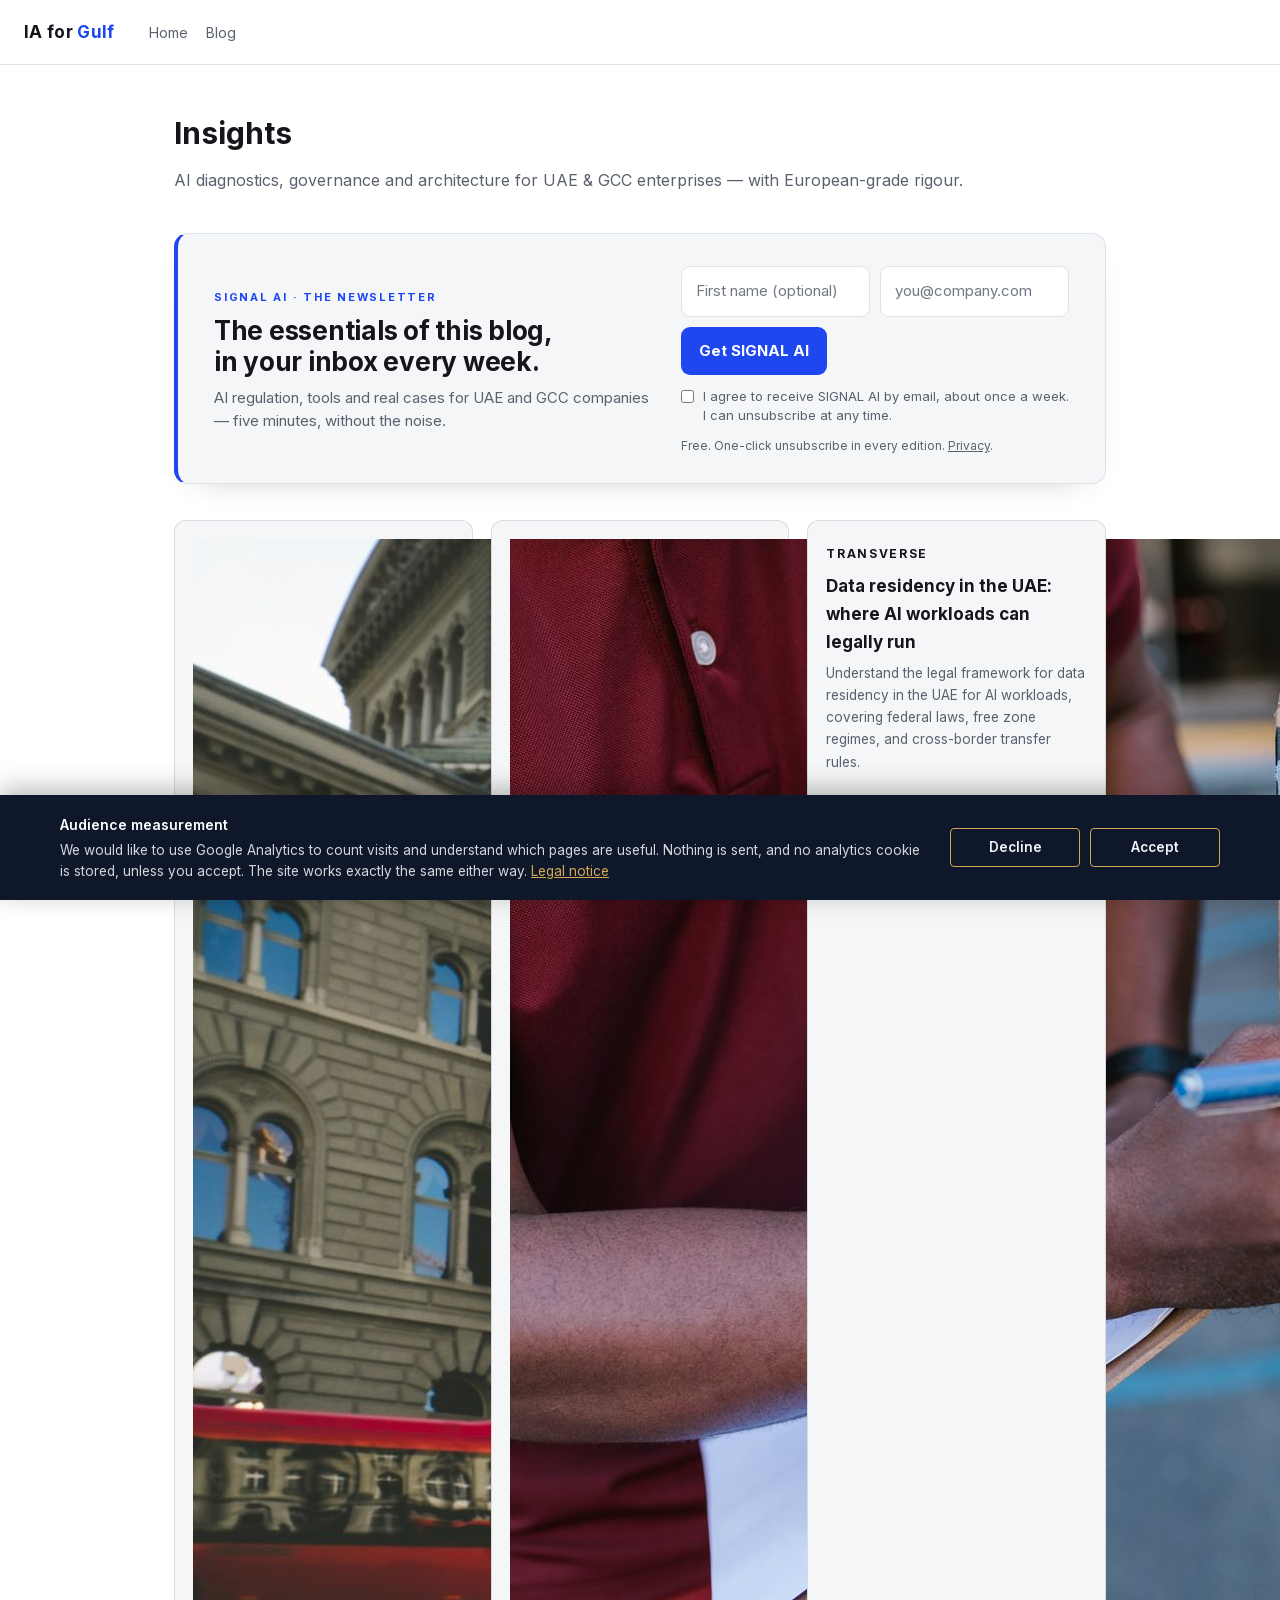
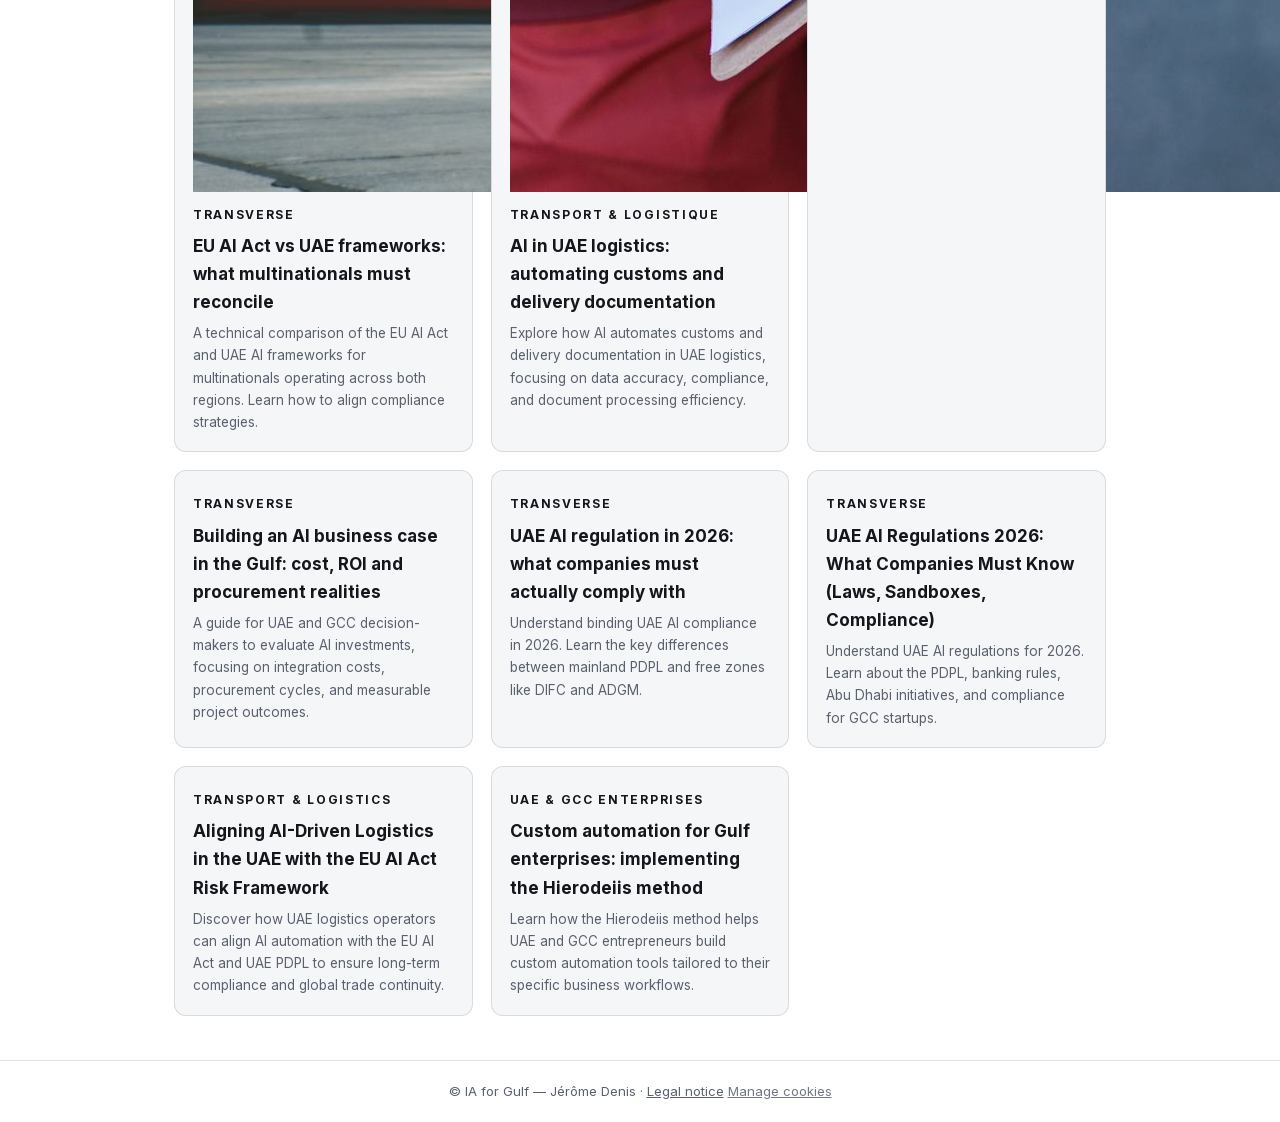
==== commit 9c4cdcdb: "Blog index: EU AI Act vs UAE frameworks: what multinationals must reconcile" ====
--- a/blog/index.html
+++ b/blog/index.html
@@ -123,6 +123,15 @@
 
     <div class="cards">
 <!-- STUDIO_CARDS -->
+            <a class="post-card" href="/blog/eu-ai-act-vs-uae-frameworks-what-multinationals-must-reconcile.html">
+                <img src="/img/blog/eu-ai-act-vs-uae-frameworks-what-multinationals-must-reconcile.jpg" alt="EU AI Act vs UAE frameworks: what multinationals must reconcile" loading="lazy">
+                <div class="body">
+                    <span class="kicker" style="font-size:12px;letter-spacing:0.14em;text-transform:uppercase;color:var(--color-accent);font-weight:700;">Transverse</span>
+                    <h2>EU AI Act vs UAE frameworks: what multinationals must reconcile</h2>
+                    <p>A technical comparison of the EU AI Act and UAE AI frameworks for multinationals operating across both regions. Learn how to align compliance strategies.</p>
+                </div>
+            </a>
+
             <a class="post-card" href="/blog/ai-in-uae-logistics-automating-customs-and-delivery-documentation.html">
                 <img src="/img/blog/ai-in-uae-logistics-automating-customs-and-delivery-documentation.jpg" alt="AI in UAE logistics: automating customs and delivery documentation" loading="lazy">
                 <div class="body">
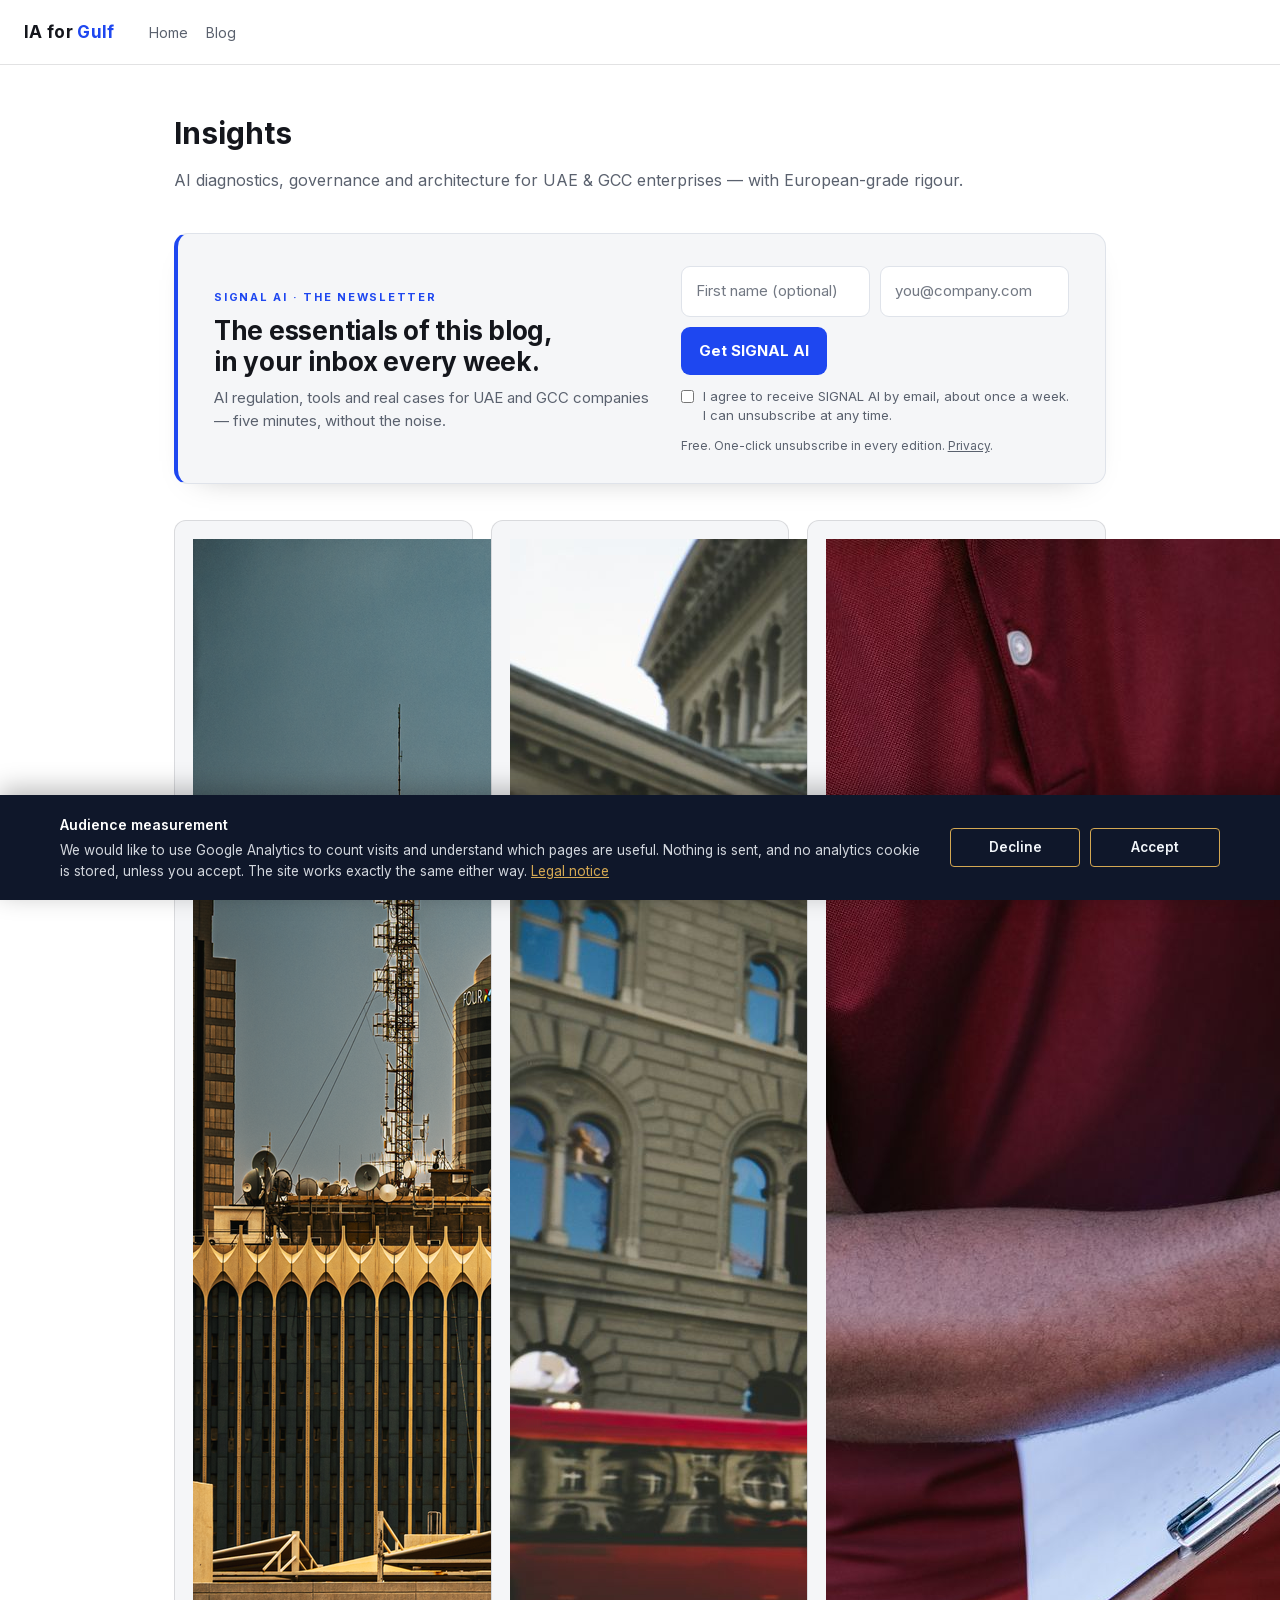
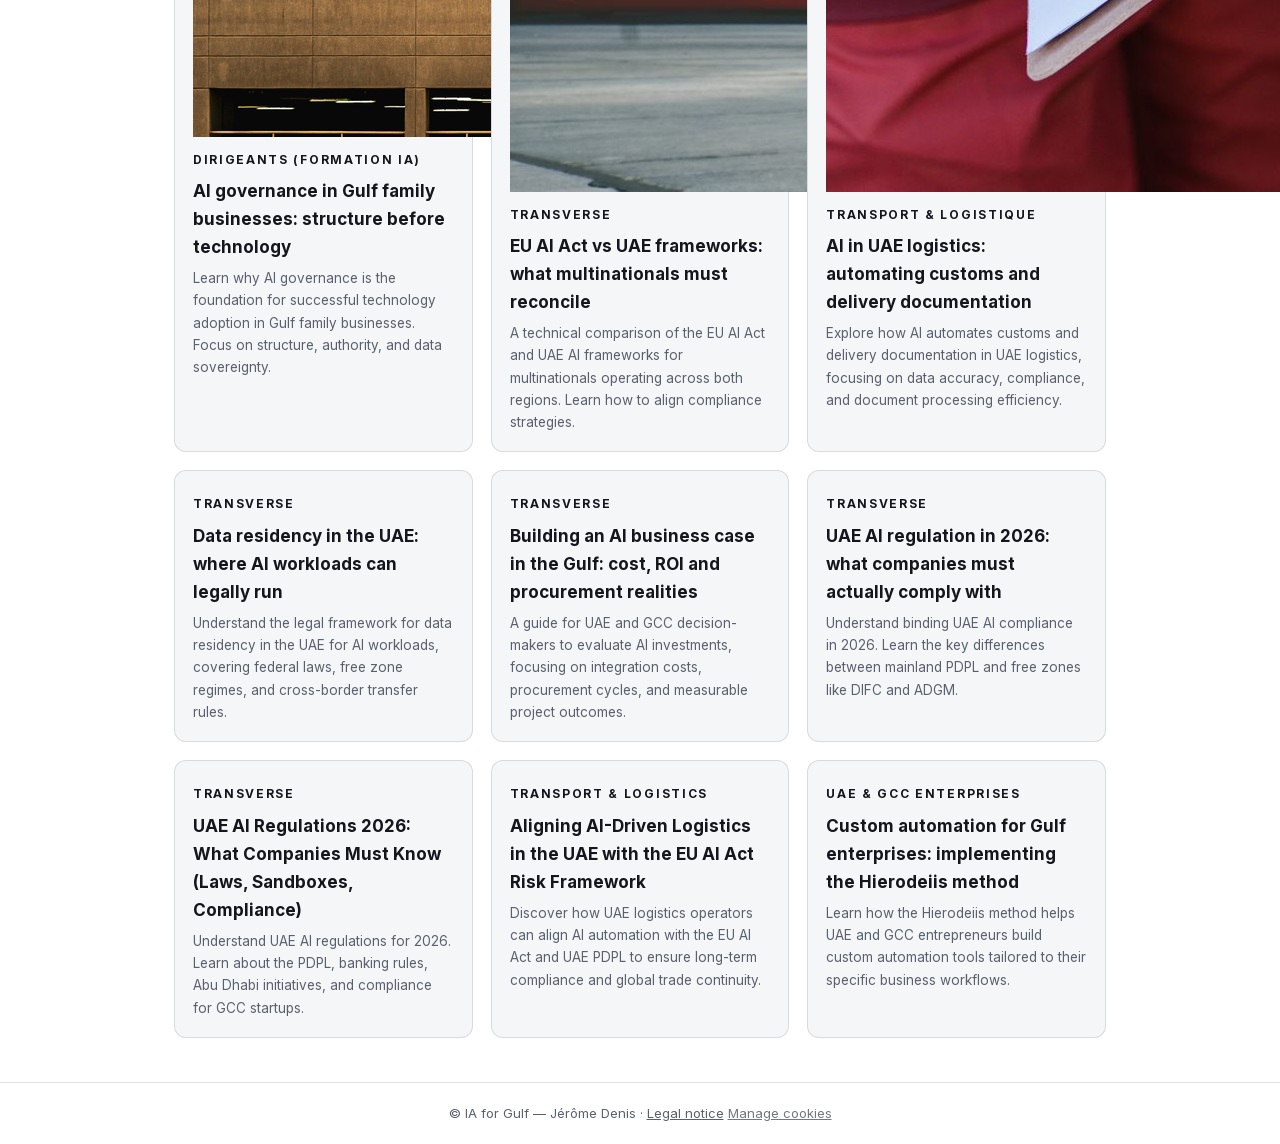
==== commit af424ce3: "Blog index: AI governance in Gulf family businesses: structure before technology" ====
--- a/blog/index.html
+++ b/blog/index.html
@@ -123,6 +123,15 @@
 
     <div class="cards">
 <!-- STUDIO_CARDS -->
+            <a class="post-card" href="/blog/ai-governance-in-gulf-family-businesses-structure-before-technology.html">
+                <img src="/img/blog/ai-governance-in-gulf-family-businesses-structure-before-technology.png" alt="AI governance in Gulf family businesses: structure before technology" loading="lazy">
+                <div class="body">
+                    <span class="kicker" style="font-size:12px;letter-spacing:0.14em;text-transform:uppercase;color:var(--color-accent);font-weight:700;">Dirigeants (formation IA)</span>
+                    <h2>AI governance in Gulf family businesses: structure before technology</h2>
+                    <p>Learn why AI governance is the foundation for successful technology adoption in Gulf family businesses. Focus on structure, authority, and data sovereignty.</p>
+                </div>
+            </a>
+
             <a class="post-card" href="/blog/eu-ai-act-vs-uae-frameworks-what-multinationals-must-reconcile.html">
                 <img src="/img/blog/eu-ai-act-vs-uae-frameworks-what-multinationals-must-reconcile.jpg" alt="EU AI Act vs UAE frameworks: what multinationals must reconcile" loading="lazy">
                 <div class="body">
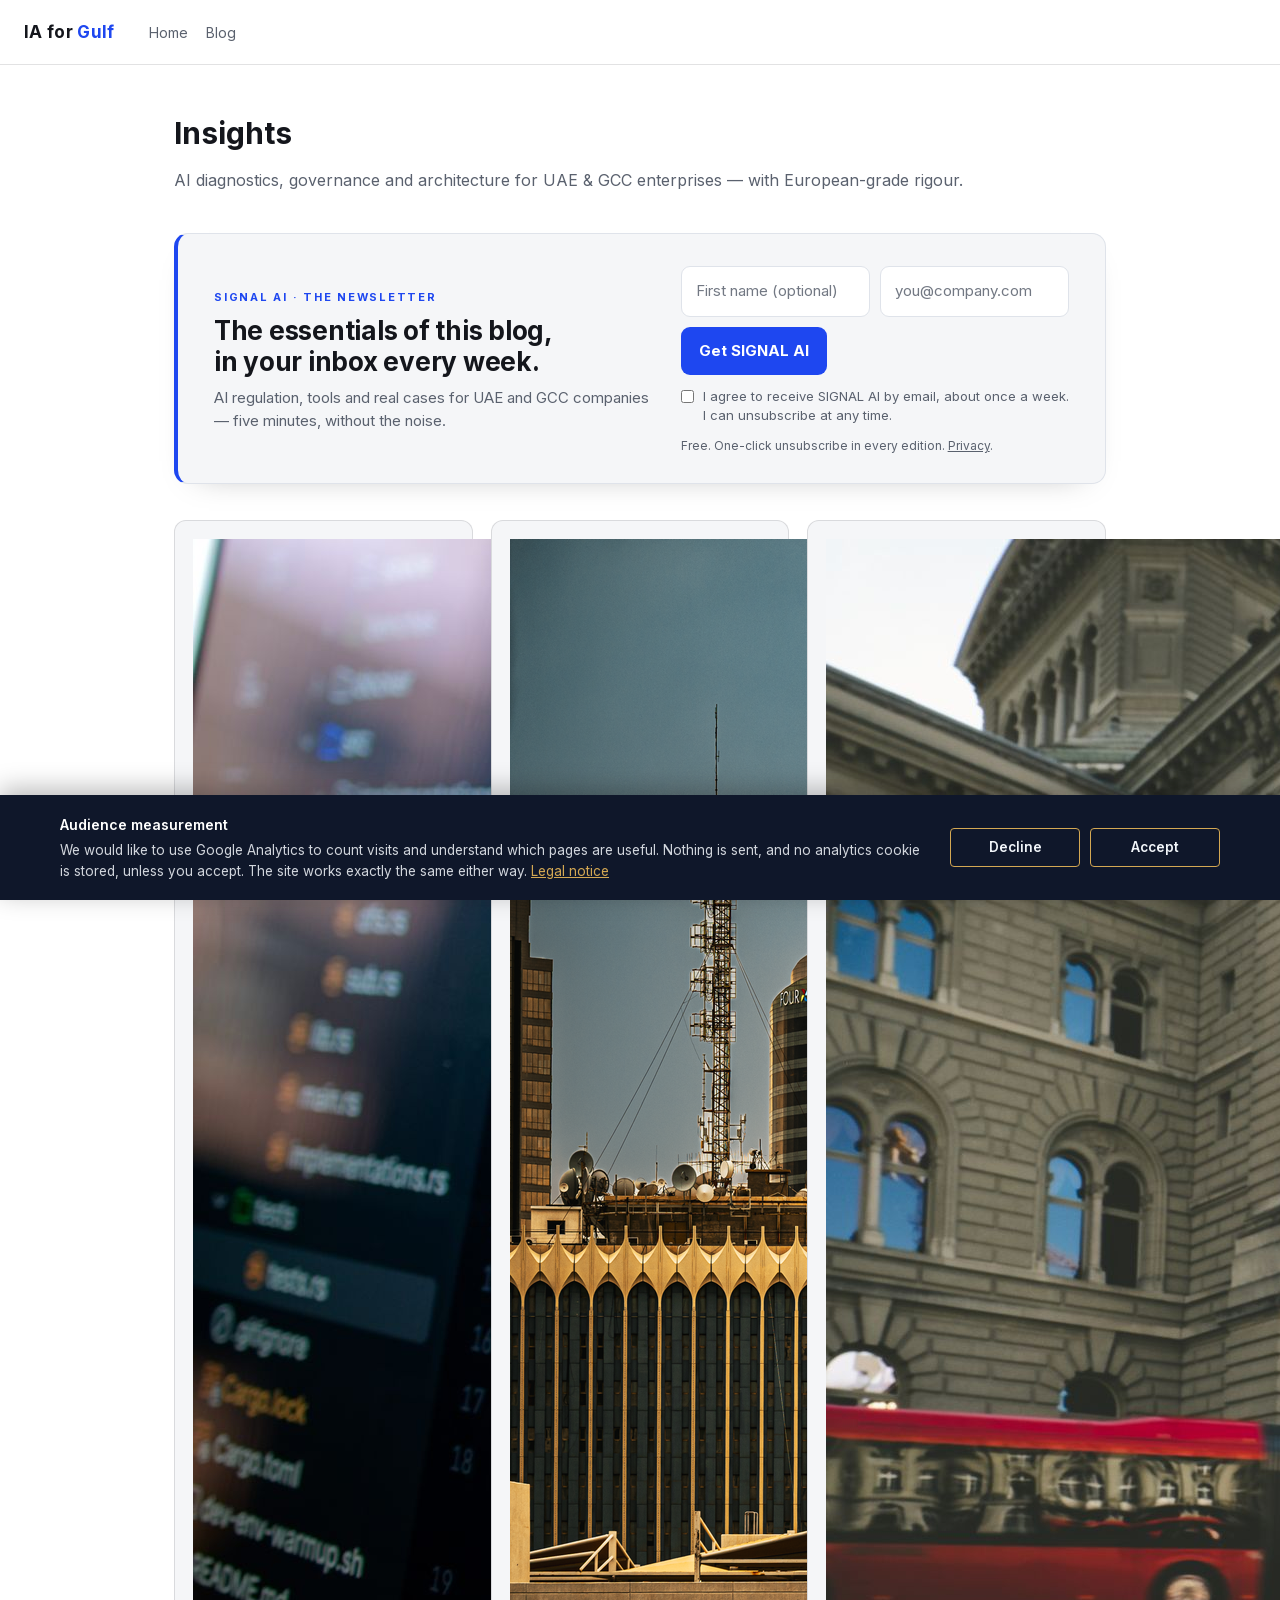
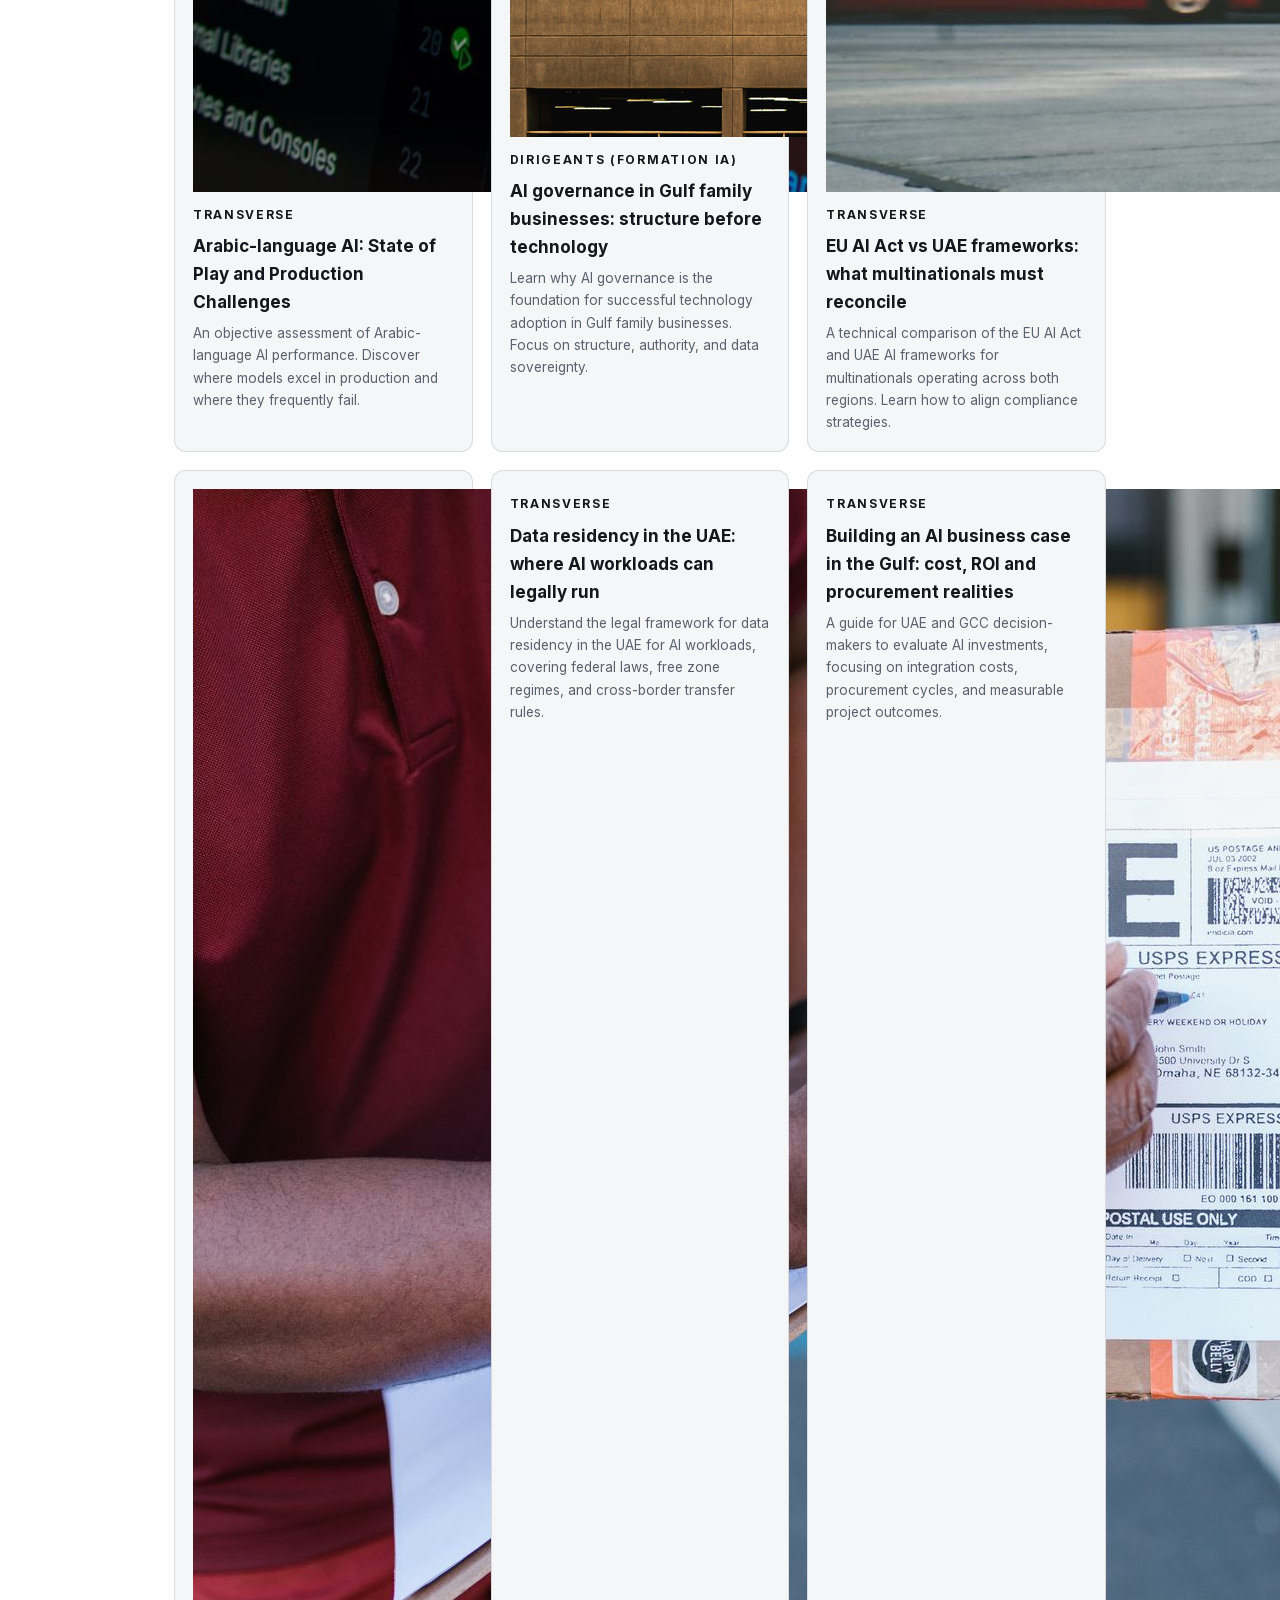
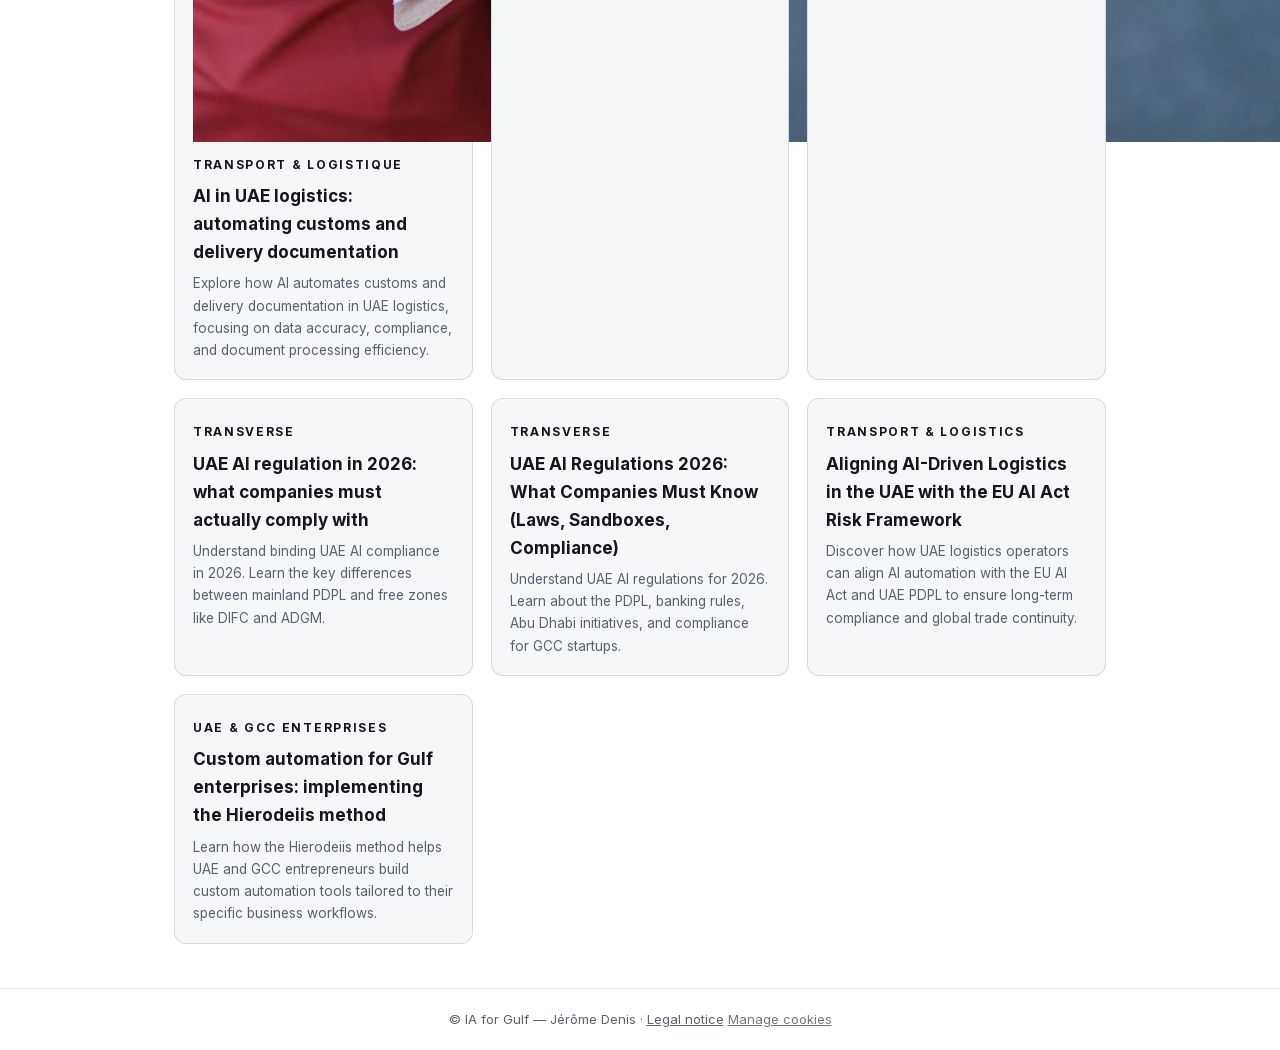
==== commit d12b94a8: "Blog index: Arabic-language AI: State of Play and Production Challenges" ====
--- a/blog/index.html
+++ b/blog/index.html
@@ -123,6 +123,15 @@
 
     <div class="cards">
 <!-- STUDIO_CARDS -->
+            <a class="post-card" href="/blog/arabic-language-ai-state-of-play-and-production-challenges.html">
+                <img src="/img/blog/arabic-language-ai-state-of-play-and-production-challenges.jpg" alt="Arabic-language AI: State of Play and Production Challenges" loading="lazy">
+                <div class="body">
+                    <span class="kicker" style="font-size:12px;letter-spacing:0.14em;text-transform:uppercase;color:var(--color-accent);font-weight:700;">Transverse</span>
+                    <h2>Arabic-language AI: State of Play and Production Challenges</h2>
+                    <p>An objective assessment of Arabic-language AI performance. Discover where models excel in production and where they frequently fail.</p>
+                </div>
+            </a>
+
             <a class="post-card" href="/blog/ai-governance-in-gulf-family-businesses-structure-before-technology.html">
                 <img src="/img/blog/ai-governance-in-gulf-family-businesses-structure-before-technology.png" alt="AI governance in Gulf family businesses: structure before technology" loading="lazy">
                 <div class="body">
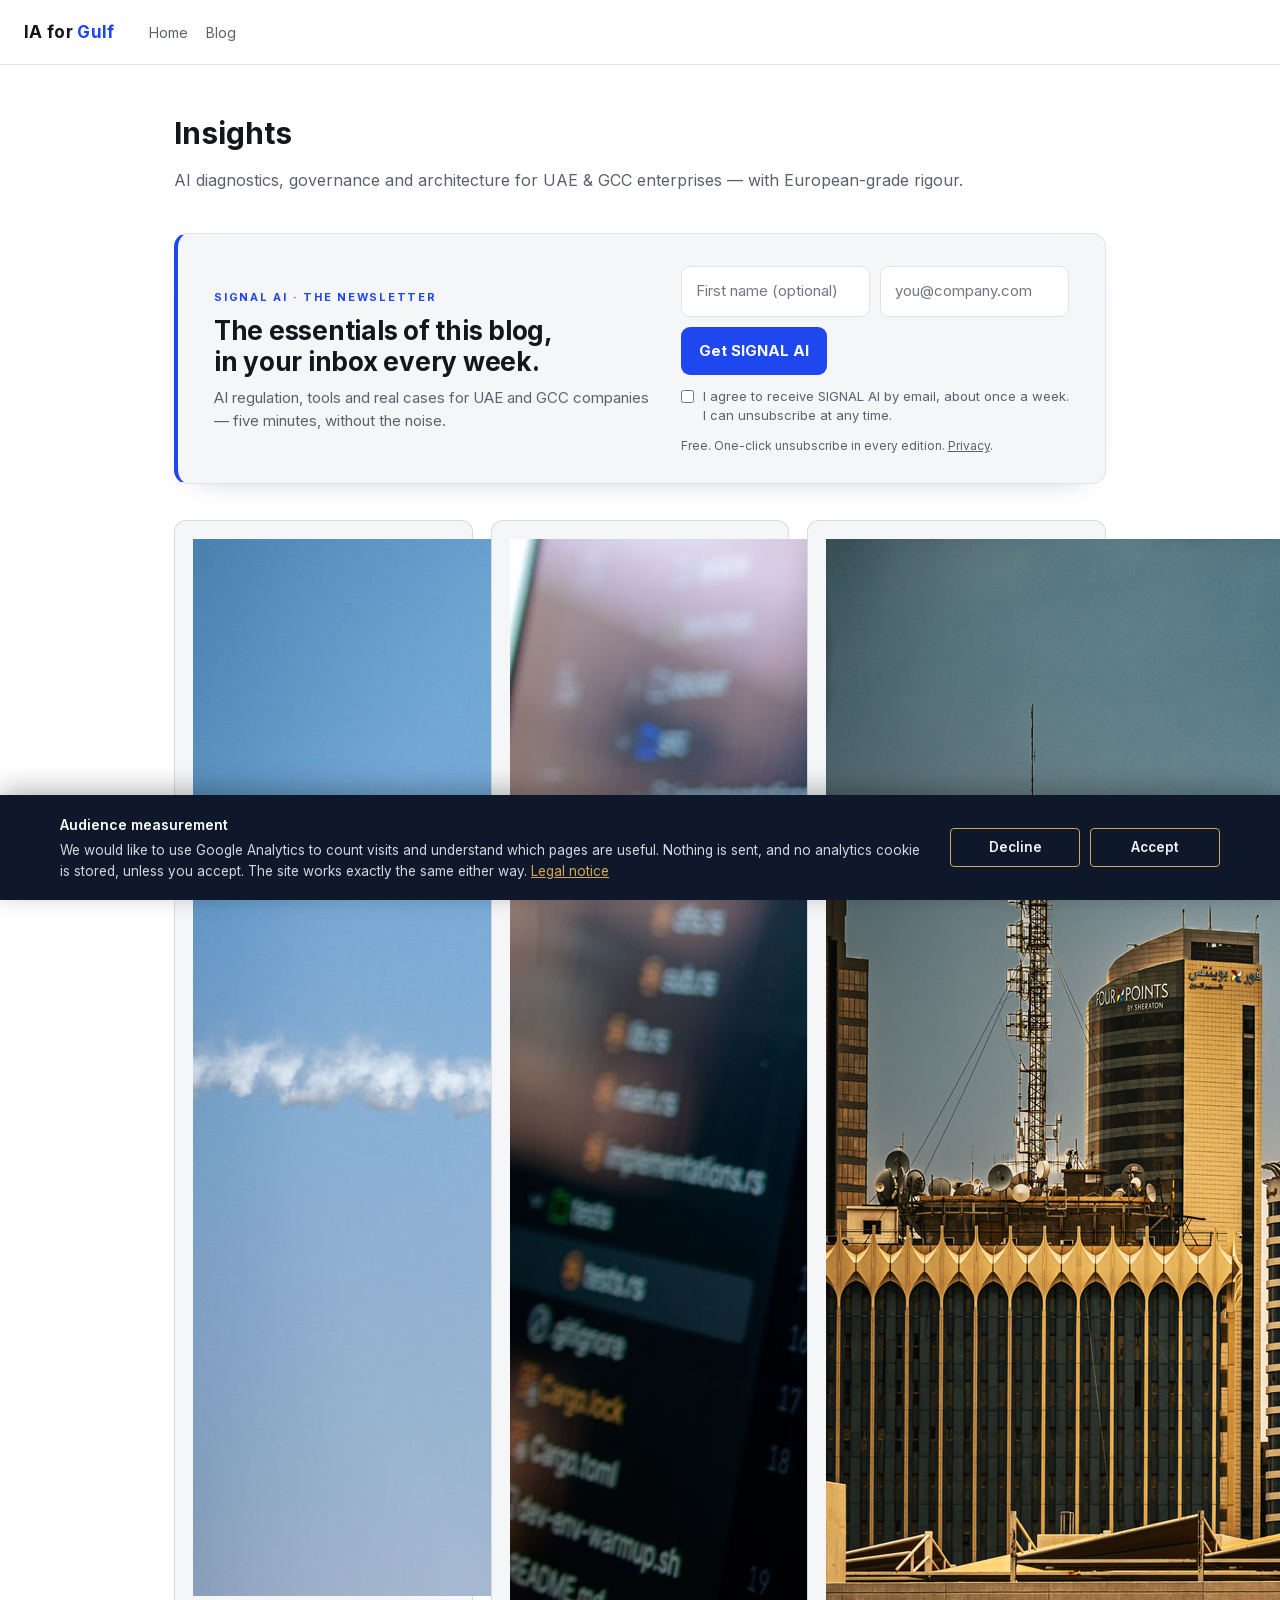
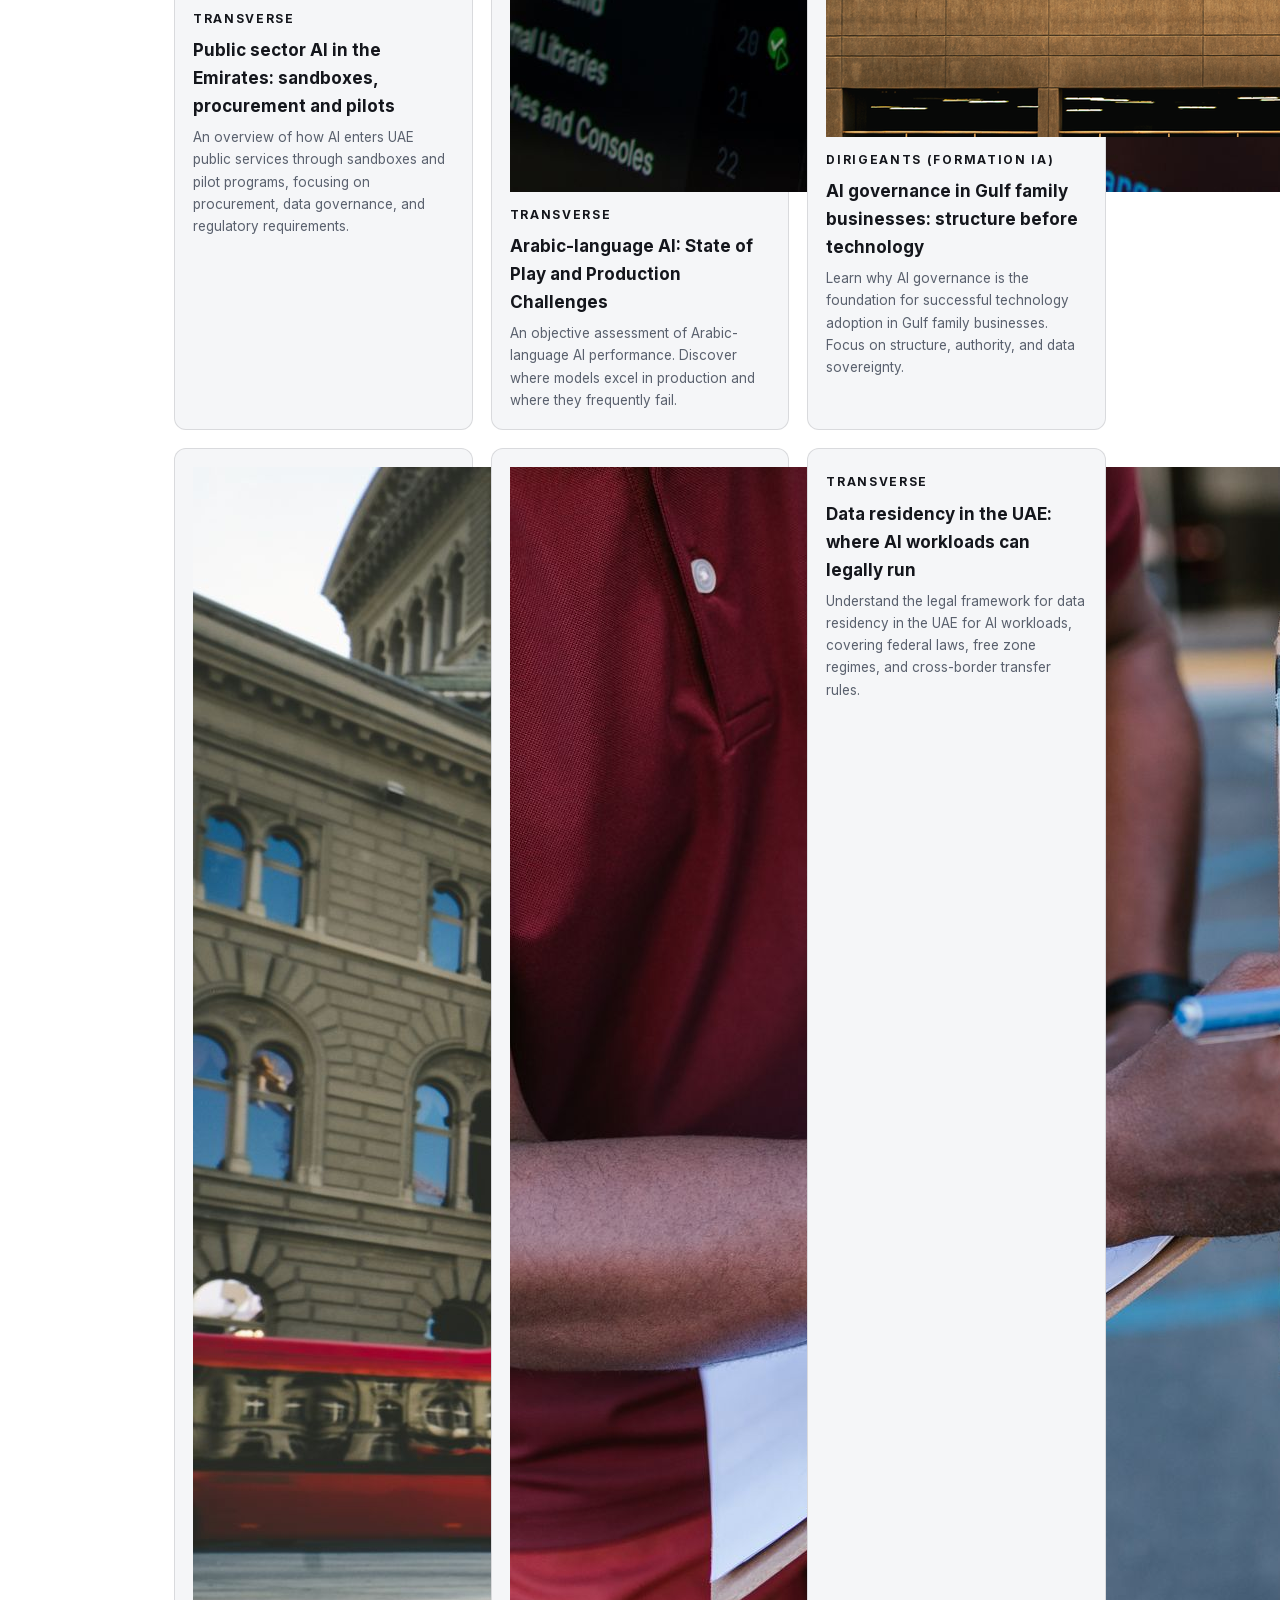
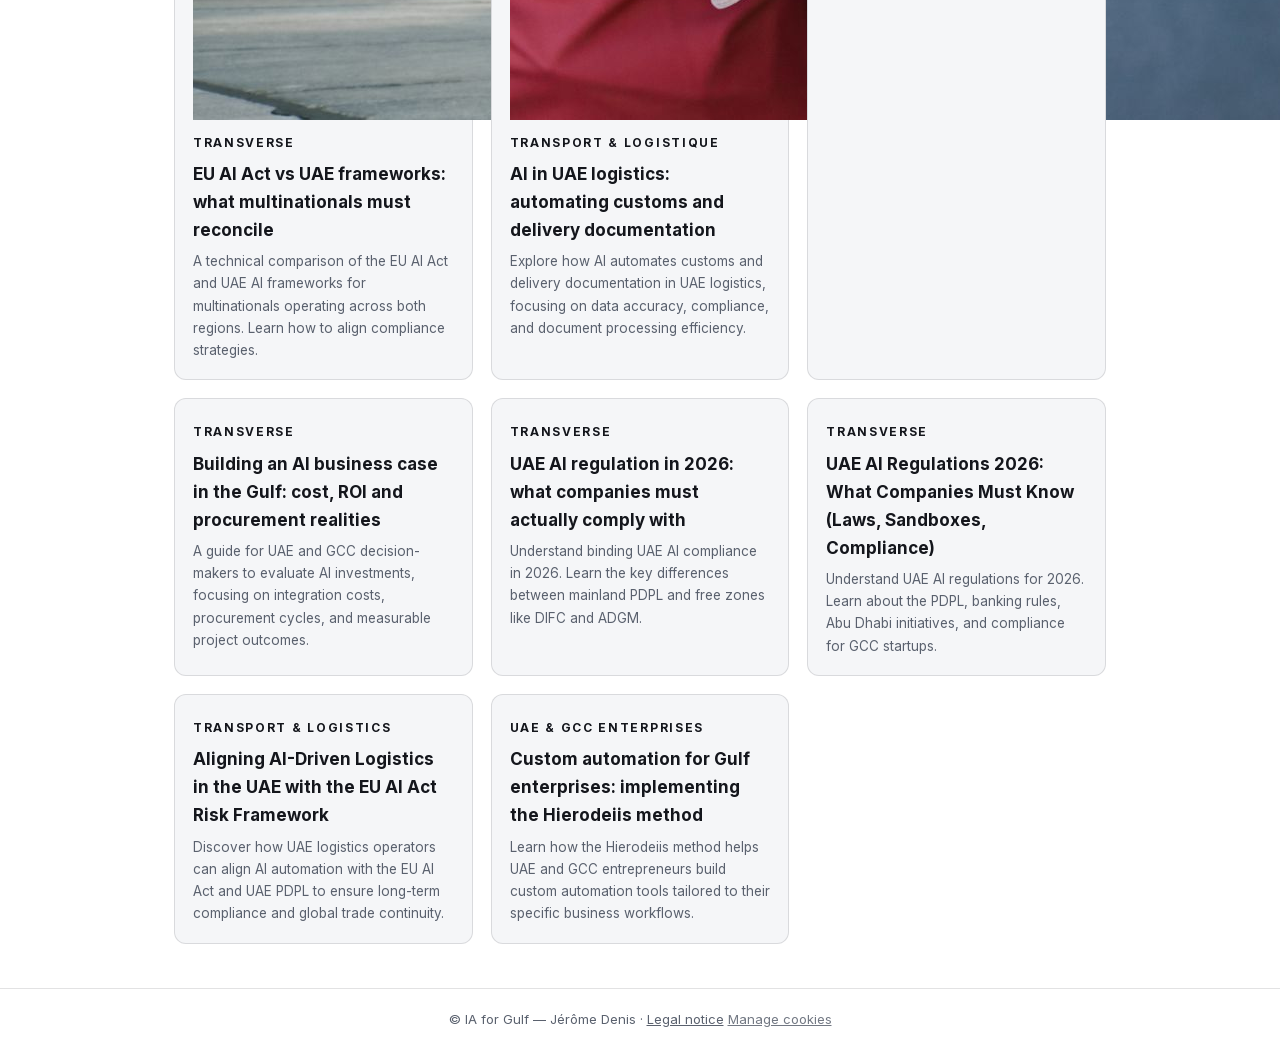
==== commit 6adb4b7c: "Blog index: Public sector AI in the Emirates: sandboxes, procurement and pilots" ====
--- a/blog/index.html
+++ b/blog/index.html
@@ -123,6 +123,15 @@
 
     <div class="cards">
 <!-- STUDIO_CARDS -->
+            <a class="post-card" href="/blog/public-sector-ai-in-the-emirates-sandboxes-procurement-and-pilots.html">
+                <img src="/img/blog/public-sector-ai-in-the-emirates-sandboxes-procurement-and-pilots.jpg" alt="Public sector AI in the Emirates: sandboxes, procurement and pilots" loading="lazy">
+                <div class="body">
+                    <span class="kicker" style="font-size:12px;letter-spacing:0.14em;text-transform:uppercase;color:var(--color-accent);font-weight:700;">Transverse</span>
+                    <h2>Public sector AI in the Emirates: sandboxes, procurement and pilots</h2>
+                    <p>An overview of how AI enters UAE public services through sandboxes and pilot programs, focusing on procurement, data governance, and regulatory requirements.</p>
+                </div>
+            </a>
+
             <a class="post-card" href="/blog/arabic-language-ai-state-of-play-and-production-challenges.html">
                 <img src="/img/blog/arabic-language-ai-state-of-play-and-production-challenges.jpg" alt="Arabic-language AI: State of Play and Production Challenges" loading="lazy">
                 <div class="body">
